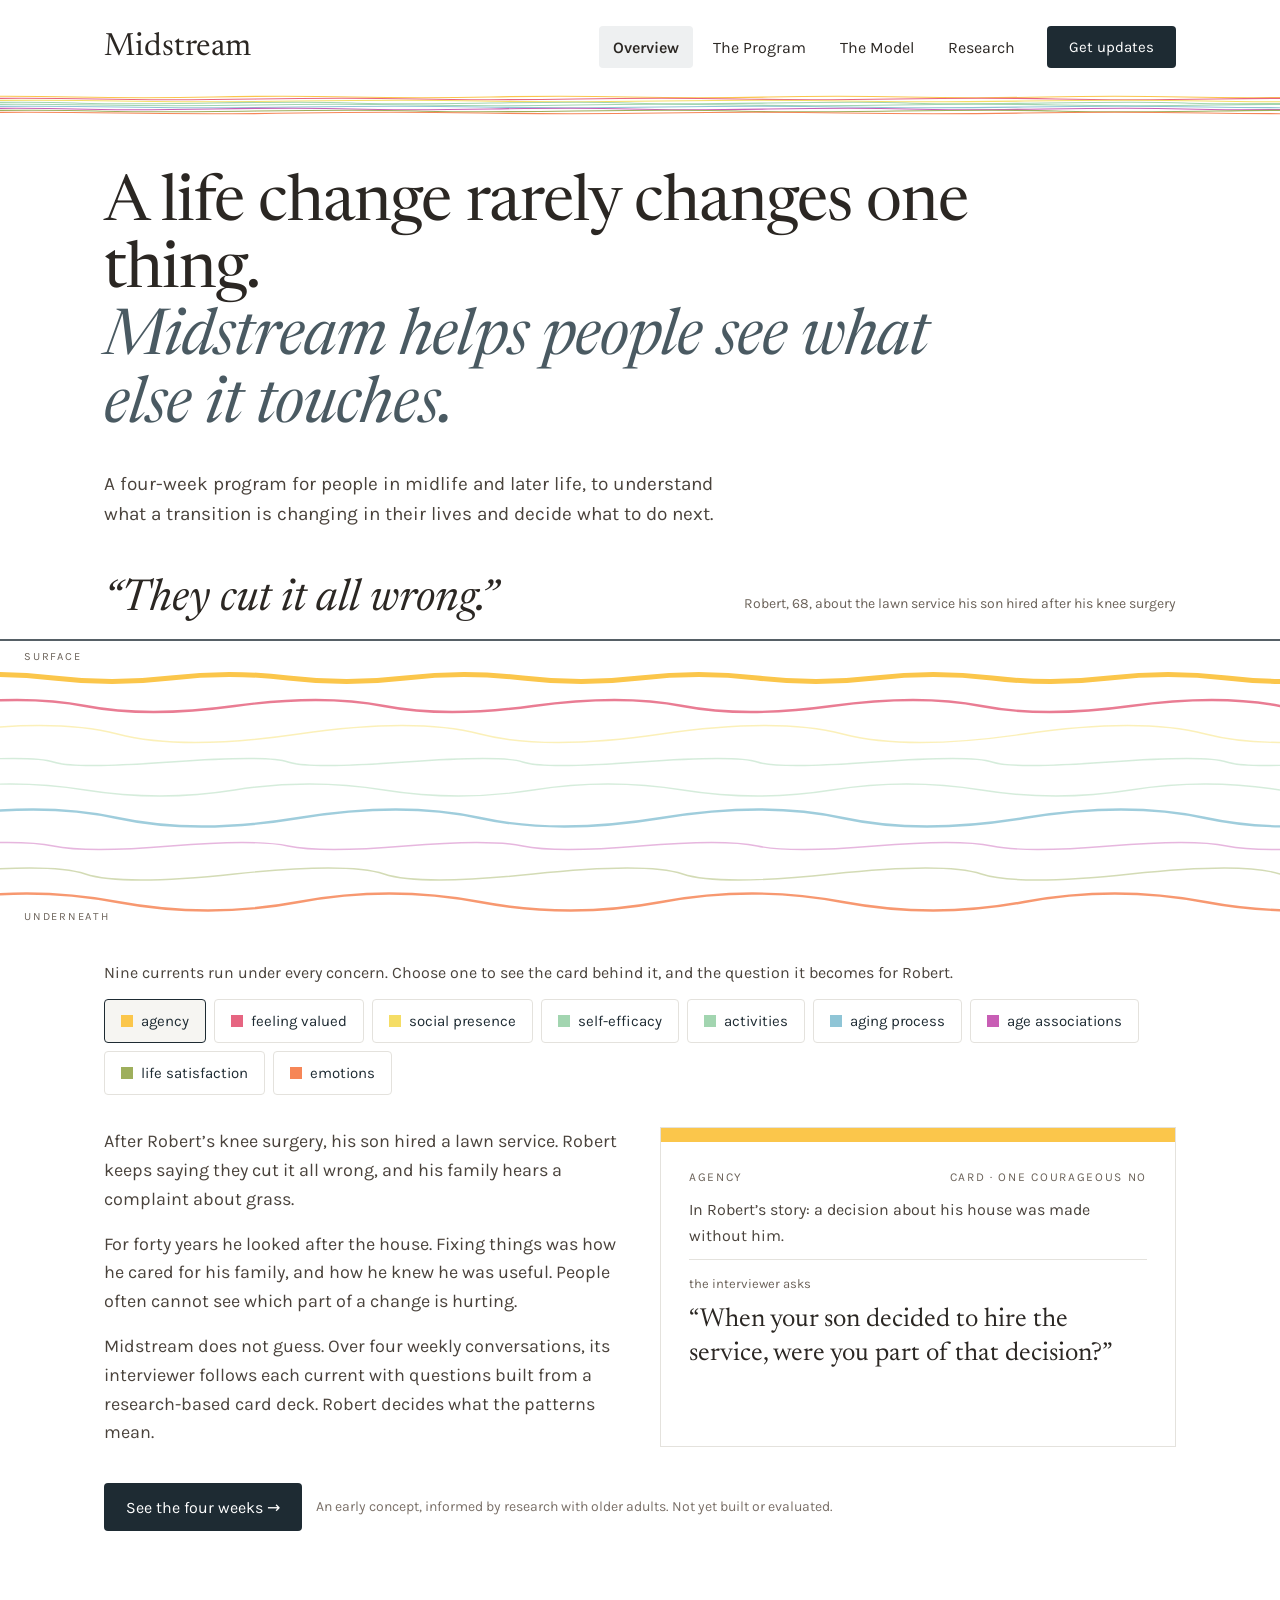
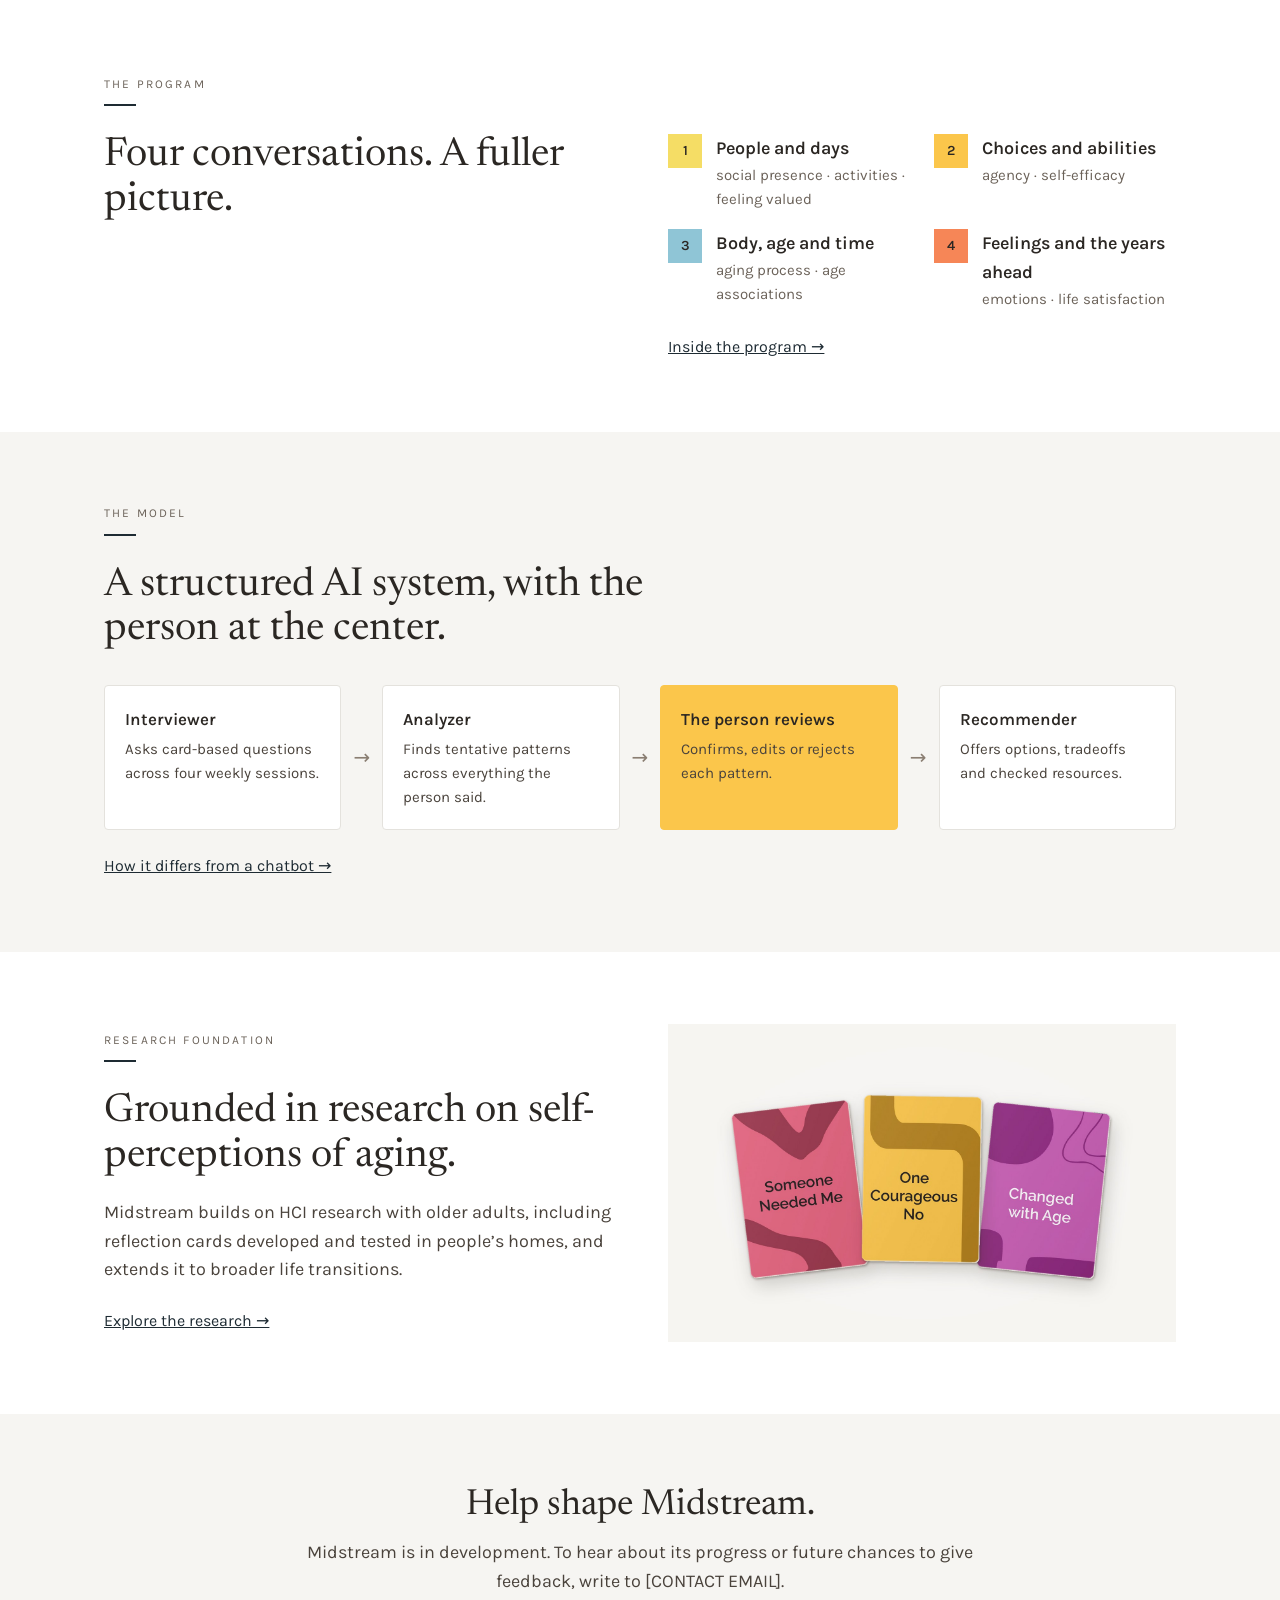
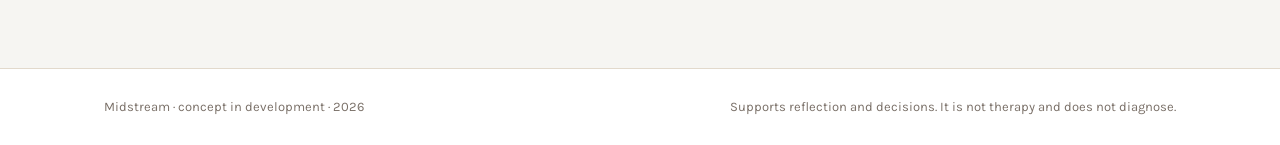
==== index.html @ e15ed9f8 "Add Midstream concept website Co-Authored-By: Claude Opus 5.5 <noreply@anthropic.com> Claude-Session" ====
<!DOCTYPE html>
<html lang="en">
<head>
<meta charset="utf-8">
<meta name="viewport" content="width=device-width, initial-scale=1">
<title>Midstream — making sense of life transitions</title>
<meta name="description" content="Midstream is a four-week program that helps people in midlife and later life understand what a transition is changing in their lives, and decide what to do next.">
<link rel="preconnect" href="https://fonts.googleapis.com">
<link rel="preconnect" href="https://fonts.gstatic.com" crossorigin>
<link href="https://fonts.googleapis.com/css2?family=Newsreader:ital,opsz,wght@0,6..72,400;0,6..72,500;1,6..72,400&family=Karla:wght@400;500;600&display=swap" rel="stylesheet">
<link rel="stylesheet" href="styles.css">
</head>
<body>

<header class="site wrap">
  <button type="button" class="brand" data-go="overview">Midstream</button>
  <nav class="tabs" aria-label="Main">
    <button type="button" data-go="overview">Overview</button>
    <button type="button" data-go="program">The Program</button>
    <button type="button" data-go="model">The Model</button>
    <button type="button" data-go="research">Research</button>
    <a class="btn" href="#updates" data-go="overview" data-scroll="updates">Get updates</a>
  </nav>
</header>
<svg class="band" id="band" aria-hidden="true" viewBox="0 0 1200 22" preserveAspectRatio="none"></svg>

<main>

<!-- OVERVIEW -->
<div class="tab" id="tab-overview">
  <section class="wrap" style="padding-top: 56px; padding-bottom: 24px">
    <h1 style="max-width: 900px">A life change rarely changes one thing.<br><em style="color: #4A5A62">Midstream helps people see what else it touches.</em></h1>
    <p class="lead" style="margin: 28px 0 0; max-width: 620px">A four-week program for people in midlife and later life, to understand what a transition is changing in their lives and decide what to do next.</p>
  </section>

  <section aria-label="Robert's complaint and the nine currents underneath it" style="padding-top: 24px">
    <div class="river">
      <div class="wrap" style="position: relative; z-index: 2; display: flex; flex-wrap: wrap; align-items: flex-end; justify-content: space-between; gap: 12px">
        <div class="quote" style="font-size: clamp(30px, 4.5vw, 44px); line-height: 1">“They cut it all wrong.”</div>
        <div class="small" style="font-size: 14px; padding-bottom: 6px">Robert, 68, about the lawn service his son hired after his knee surgery</div>
      </div>
      <svg id="river" aria-hidden="true" viewBox="0 0 1200 300" preserveAspectRatio="none"></svg>
      <div class="tag" style="top: 70px">SURFACE</div>
      <div class="tag" style="bottom: 6px">UNDERNEATH</div>
    </div>

    <div class="wrap" style="padding-top: 28px; padding-bottom: 72px">
      <p style="margin: 0 0 14px; font-size: 16px" class="body">Nine currents run under every concern. Choose one to see the card behind it, and the question it becomes for Robert.</p>
      <div class="chips" id="chips"></div>
      <div class="split" style="align-items: stretch; gap: 40px">
        <div class="body">
          <p style="margin: 0 0 16px">After Robert’s knee surgery, his son hired a lawn service. Robert keeps saying they cut it all wrong, and his family hears a complaint about grass.</p>
          <p style="margin: 0 0 16px">For forty years he looked after the house. Fixing things was how he cared for his family, and how he knew he was useful. People often cannot see which part of a change is hurting.</p>
          <p style="margin: 0">Midstream does not guess. Over four weekly conversations, its interviewer follows each current with questions built from a research-based card deck. Robert decides what the patterns mean.</p>
        </div>
        <div class="panel" aria-live="polite">
          <div class="bandtop" id="sel-band"></div>
          <div class="in">
            <div class="head"><span id="sel-name"></span><span id="sel-card"></span></div>
            <div id="sel-robert" style="font-size: 16px" class="body"></div>
            <div class="small" style="border-top: 1px solid var(--line); padding-top: 14px">the interviewer asks</div>
            <div class="q" id="sel-q"></div>
          </div>
        </div>
      </div>
      <div style="margin-top: 36px; display: flex; flex-wrap: wrap; gap: 14px; align-items: center">
        <button type="button" class="btn" data-go="program">See the four weeks →</button>
        <span class="note">An early concept, informed by research with older adults. Not yet built or evaluated.</span>
      </div>
    </div>
  </section>

  <section class="section">
    <div class="wrap">
      <p class="label">The program</p><div class="rule"></div>
      <div class="split" style="align-items: start">
        <h2>Four conversations. A fuller picture.</h2>
        <div>
          <div class="g2" style="gap: 18px 24px" id="week-preview"></div>
          <button type="button" class="textlink" data-go="program" style="margin-top: 26px">Inside the program →</button>
        </div>
      </div>
    </div>
  </section>

  <section class="section tinted">
    <div class="wrap">
      <p class="label">The model</p><div class="rule"></div>
      <h2 style="margin-bottom: 32px; max-width: 620px">A structured AI system, with the person at the center.</h2>
      <div class="flow" id="flow"></div>
      <button type="button" class="textlink" data-go="model" style="margin-top: 26px">How it differs from a chatbot →</button>
    </div>
  </section>

  <section class="section">
    <div class="wrap split">
      <div>
        <p class="label">Research foundation</p><div class="rule"></div>
        <h2 style="margin-bottom: 18px">Grounded in research on self-perceptions of aging.</h2>
        <p class="body" style="margin: 0 0 22px">Midstream builds on HCI research with older adults, including reflection cards developed and tested in people’s homes, and extends it to broader life transitions.</p>
        <button type="button" class="textlink" data-go="research">Explore the research →</button>
      </div>
      <img src="images/three-cards.jpg" alt="Three Midstream reflection cards: Someone Needed Me, One Courageous No, Changed with Age" style="display: block; width: 100%; height: auto">
    </div>
  </section>

  <section id="updates" class="tinted">
    <div style="max-width: 720px; margin: 0 auto; padding: 72px 24px; text-align: center">
      <h2 style="font-size: 36px; margin-bottom: 12px">Help shape Midstream.</h2>
      <p class="body" style="margin: 0">Midstream is in development. To hear about its progress or future chances to give feedback, write to [CONTACT EMAIL].</p>
    </div>
  </section>
</div>

<!-- PROGRAM -->
<div class="tab" id="tab-program" hidden>
  <section class="wrap" style="padding-top: 48px; padding-bottom: 56px">
    <p class="label">The program</p><div class="rule"></div>
    <h1 style="font-size: clamp(36px, 5vw, 50px); max-width: 760px; margin-bottom: 18px">Four weeks to explore what is changing.</h1>
    <p class="lead" style="margin: 0; max-width: 680px">One conversation a week, by voice or text. Each covers two or three parts of life and ends with a small step the person chooses. Nothing is interpreted until all nine parts have been explored.</p>
  </section>
  <section class="wrap" style="padding-bottom: 72px">
    <div class="g4" id="weeks"></div>
    <p class="note" style="margin: 20px 0 0">The format is a proposal. Session length, number of questions and sequence will be tested. A facilitator can join for people who want human support.</p>
  </section>

  <section class="section tinted">
    <div class="wrap">
      <p class="label">Following Robert · week 1</p><div class="rule"></div>
      <div class="split" style="align-items: start; gap: 56px">
        <div>
          <h2 style="margin-bottom: 18px">Every question starts from what he said.</h2>
          <p class="body" style="margin: 0 0 16px">The interviewer stays with the lawn. Each card gives it a new angle on the same concern: what the yard meant to him, who he saw because of it, how his days have changed.</p>
          <p class="body" style="margin: 0 0 28px">It does not interpret yet, and it ends on time.</p>
          <div class="small" style="margin-bottom: 10px">covered after week 1</div>
          <div class="cov" id="coverage"></div>
          <div class="small">3 of 9 parts · no reading yet</div>
        </div>
        <div>
          <div class="convo" id="convo"></div>
          <p class="note" style="margin: 14px 0 0; font-size: 13px">Illustrative dialogue, not a transcript from a participant.</p>
        </div>
      </div>
    </div>
  </section>

  <section class="section">
    <div class="wrap split" style="align-items: start">
      <div>
        <p class="label">What the person keeps</p><div class="rule"></div>
        <h2 style="margin-bottom: 18px">A transition map they can revise.</h2>
        <p class="body" style="margin: 0 0 16px">At the end of week 4, the person receives a summary of what they discussed, the patterns they confirmed, and possible next steps. They can share it with a counsellor or someone they trust.</p>
        <p class="body" style="margin: 0">Later, an optional companion app could support check-ins, keeping only the context the person chooses to save.</p>
      </div>
      <div class="box" style="padding: 32px">
        <div style="display: flex; justify-content: space-between; gap: 12px; flex-wrap: wrap; font-size: 12px; letter-spacing: 0.12em; color: var(--muted)"><span>TRANSITION MAP · EXAMPLE</span><span>Robert · after week 4</span></div>
        <div class="serif" style="margin: 16px 0 20px; font-size: 27px; line-height: 1.2">Stepping back after knee surgery</div>
        <div style="font-size: 12px; letter-spacing: 0.12em; color: var(--muted); margin-bottom: 10px">PARTS OF LIFE THIS TOUCHED</div>
        <div style="display: flex; flex-wrap: wrap; gap: 8px; margin-bottom: 22px" id="map-tags"></div>
        <div style="border-top: 1px solid var(--line); padding-top: 14px; margin-bottom: 14px">
          <div style="font-size: 12px; letter-spacing: 0.12em; color: var(--muted)">PATTERN HE CONFIRMED</div>
          <div class="serif" style="margin-top: 4px; font-size: 19px">Decisions about the house were made without him, and being useful to others still matters to him.</div>
        </div>
        <div style="border-top: 1px solid var(--line); padding-top: 14px">
          <div style="font-size: 12px; letter-spacing: 0.12em; color: var(--muted)">NEXT STEP HE CHOSE</div>
          <div class="serif" style="margin-top: 4px; font-size: 19px">Ask his son to plan the garden with him for next spring.</div>
        </div>
      </div>
    </div>
    <div class="wrap" style="margin-top: 48px"><button type="button" class="textlink" data-go="model">Next: the model →</button></div>
  </section>
</div>

<!-- MODEL -->
<div class="tab" id="tab-model" hidden>
  <section class="wrap" style="padding-top: 48px; padding-bottom: 56px">
    <p class="label">The model</p><div class="rule"></div>
    <h1 style="font-size: clamp(36px, 5vw, 50px); max-width: 760px; margin-bottom: 18px">General chatbots answer the question you asked.</h1>
    <p class="lead" style="margin: 0; max-width: 680px">Robert types: <em>“My son hired a lawn service while I was recovering. They cut it all wrong, and nobody listens when I say so.”</em></p>
  </section>
  <section class="wrap" style="padding-bottom: 72px">
    <div class="g2" style="align-items: stretch">
      <div class="box" style="padding: 32px; display: flex; flex-direction: column">
        <div class="label" style="letter-spacing: 0.14em; margin-bottom: 16px">A general-purpose chatbot</div>
        <p style="margin: 0 0 12px">That sounds frustrating! A few ideas:</p>
        <p style="margin: 0 0 6px">1. Give the service written instructions on mowing height and edging.</p>
        <p style="margin: 0 0 6px">2. Ask your son for their number so you can speak to them directly.</p>
        <p style="margin: 0 0 12px">3. If it continues, consider switching providers.</p>
        <p style="margin: 0; color: var(--muted)">A well-kept lawn can make a big difference to how home feels!</p>
        <div style="flex: 1 1 auto"></div>
        <div class="small" style="margin-top: 22px; padding-top: 14px; border-top: 1px solid var(--line)">One reply. It solves the lawn.</div>
      </div>
      <div class="box" style="padding: 32px; display: flex; flex-direction: column; border: 2px solid var(--ink)">
        <div class="label" style="letter-spacing: 0.14em; margin-bottom: 16px; color: var(--ink)">Midstream · week 1, first question</div>
        <div class="small">card: Someone Needed Me · feeling valued</div>
        <p class="serif" style="margin: 6px 0 16px; font-size: 23px; line-height: 1.35">“Before the surgery, who looked after the lawn? What did it mean to you to be the one doing it?”</p>
        <p class="body" style="margin: 0">No advice yet. Over four weeks, Midstream asks around thirty questions like this, each starting from what Robert has said and each opening a different part of his life. Only then does it offer a reading, and Robert decides whether it is right.</p>
        <div style="flex: 1 1 auto"></div>
        <div style="margin-top: 22px; padding-top: 14px; border-top: 1px solid var(--line); font-size: 13px; color: var(--ink)">Four weeks. Nine parts of life. A reading he checks.</div>
      </div>
    </div>
    <p class="note" style="margin: 18px 0 0">Both responses are illustrative, written to show the difference in approach. They are not a controlled comparison.</p>
  </section>

  <section class="section tinted">
    <div class="wrap">
      <p class="label">How it works</p><div class="rule"></div>
      <h2 style="margin-bottom: 32px; max-width: 680px">Three agents, and the person in the middle.</h2>
      <div class="g4" id="agents"></div>
      <p style="margin: 24px 0 0; max-width: 760px; font-size: 15px; color: var(--muted)">The interviewer, analyzer and recommender are proposed functions, planned as models fine-tuned from open models. None of them is built or evaluated yet.</p>
    </div>
  </section>

  <section class="section">
    <div class="wrap">
      <p class="label">Why a different tool</p><div class="rule"></div>
      <h2 style="margin-bottom: 32px; max-width: 680px">What generic AI tends to do, and what Midstream does instead.</h2>
      <div class="pair" style="padding-bottom: 10px; font-size: 12px; letter-spacing: 0.14em">
        <div style="color: var(--muted)">GENERIC AI TENDS TO</div>
        <div style="color: var(--ink)">MIDSTREAM INSTEAD</div>
      </div>
      <div class="rows" id="contrasts"></div>
    </div>
  </section>

  <section class="section tinted">
    <div class="wrap">
      <p class="label">Our commitments</p><div class="rule"></div>
      <h2 style="margin-bottom: 28px">What Midstream will not do.</h2>
      <div class="g3" style="gap: 16px 28px" id="commitments"></div>
      <div style="margin-top: 48px"><button type="button" class="textlink" data-go="research">Next: the research →</button></div>
    </div>
  </section>
</div>

<!-- RESEARCH -->
<div class="tab" id="tab-research" hidden>
  <section class="wrap split" style="align-items: start; padding-top: 48px; padding-bottom: 64px">
    <div>
      <p class="label">Research</p><div class="rule"></div>
      <h1 style="font-size: clamp(36px, 5vw, 50px); margin-bottom: 18px">Nine parts of how we see ourselves aging.</h1>
      <p class="lead" style="margin: 0 0 16px">How people see their own aging is linked to their physical, emotional and cognitive wellbeing in later life. These views take shape during transitions: leaving work, an emptier home, caring for a parent, a change in health.</p>
      <p class="body" style="margin: 0">Research on self-perceptions of aging describes nine aspects. Midstream covers all nine, so the conversation reaches the parts of life a concern touches, even when the person does not name them.</p>
    </div>
    <div style="border-top: 1px solid #E2D9CC" id="aspects"></div>
  </section>

  <section class="section tinted">
    <div class="wrap">
      <p class="label">The cards</p><div class="rule"></div>
      <div class="split">
        <div>
          <h2 style="margin-bottom: 18px">The cards are the interviewer’s script.</h2>
          <p class="body" style="margin: 0 0 16px">Midstream is built on a deck of reflection cards developed and tested in research with older adults. Each card belongs to one of the nine aspects.</p>
          <p class="body" style="margin: 0">The person never draws a card. The interviewer reads the card, then writes a question for this person, using what they have already said. This keeps Midstream from asking random questions.</p>
        </div>
        <img src="images/deck.jpg" alt="The Stories card deck with two cards drawn: Daily Meeting Place and It Gave Me Hope" style="display: block; width: 100%; height: auto">
      </div>
      <h3 style="margin: 64px 0 24px">A card becomes a question</h3>
      <div class="g3" id="card-examples"></div>
    </div>
  </section>

  <section class="section">
    <div class="wrap split" style="align-items: start">
      <div>
        <p class="label">Limits</p><div class="rule"></div>
        <h2 style="font-size: 36px; margin-bottom: 18px">Where the research ends and the product begins.</h2>
        <p class="body" style="margin: 0 0 16px">The nine aspects come from aging research. Using them for other transitions, the agent workflow, and any claim about better clarity or decisions all still need testing.</p>
        <p class="body" style="margin: 0">The aspects organize a conversation. They are not a clinical or diagnostic instrument.</p>
      </div>
      <div>
        <p class="label">The plan</p><div class="rule"></div>
        <div style="display: flex; flex-direction: column; gap: 16px" id="roadmap"></div>
      </div>
    </div>
    <p class="wrap body" style="margin-top: 56px">Developed by Neeta Khanuja, designer and HCI researcher · <a href="https://www.neetakhanuja.com">neetakhanuja.com</a></p>
  </section>
</div>

</main>

<footer class="site">
  <div class="wrap">
    <div>Midstream · concept in development · 2026</div>
    <div>Supports reflection and decisions. It is not therapy and does not diagnose.</div>
  </div>
</footer>

<script src="script.js"></script>
</body>
</html>
---- styles.css ----
:root {
  --ink: #1E2B33;
  --text: #2B2723;
  --body: #4A433C;
  --muted: #6B6259;
  --faint: #7A7068;
  --line: #E4E2DD;
  --tint: #F6F5F2;
  --serif: 'Newsreader', Georgia, serif;
  --sans: 'Karla', system-ui, sans-serif;
}
* { box-sizing: border-box; }
body { margin: 0; background: #FFFFFF; color: var(--text); font-family: var(--sans); font-size: 18px; line-height: 1.6; }
a { color: var(--ink); }
a:hover { color: #000; }
button { cursor: pointer; font-family: inherit; }
button:focus-visible, a:focus-visible { outline: 2px solid var(--ink); outline-offset: 2px; }
img { max-width: 100%; }

.wrap { max-width: 1120px; margin: 0 auto; padding: 0 24px; }
.section { padding: 72px 0; }
.tinted { background: var(--tint); }
.split { display: grid; grid-template-columns: repeat(2, minmax(0, 1fr)); gap: 56px; align-items: center; }
.g2 { display: grid; grid-template-columns: repeat(2, minmax(0, 1fr)); gap: 28px; }
.g3 { display: grid; grid-template-columns: repeat(3, minmax(0, 1fr)); gap: 28px; }
.g4 { display: grid; grid-template-columns: repeat(4, minmax(0, 1fr)); gap: 20px; }
.pair { display: grid; grid-template-columns: repeat(2, minmax(0, 1fr)); gap: 24px; }
@media (max-width: 900px) { .g4 { grid-template-columns: repeat(2, minmax(0, 1fr)); } }
@media (max-width: 640px) { .split, .g2, .g3, .g4, .pair { grid-template-columns: minmax(0, 1fr); } }

.label { margin: 0 0 10px; font-size: 12px; letter-spacing: 0.18em; color: var(--muted); text-transform: uppercase; }
.rule { width: 32px; height: 2px; background: var(--ink); margin-bottom: 28px; }
h1, h2, h3 { font-family: var(--serif); font-weight: 400; margin: 0; }
h1 { font-size: clamp(38px, 6vw, 64px); line-height: 1.05; letter-spacing: -0.015em; }
h2 { font-size: clamp(30px, 4vw, 40px); line-height: 1.12; }
h3 { font-size: 30px; }
.lead { font-size: 19px; color: var(--body); }
.body { color: var(--body); }
.note { font-size: 14px; color: var(--faint); }
.small { font-size: 13px; color: var(--muted); }
.quote { font-family: var(--serif); font-style: italic; }
.serif { font-family: var(--serif); }

.btn { display: inline-flex; align-items: center; min-height: 48px; padding: 0 22px; border-radius: 4px; border: none; background: var(--ink); color: #FFF; font-size: 16px; text-decoration: none; }
.btn:hover { color: #FFF; background: #000; }
.textlink { background: none; border: none; padding: 0; font-size: 16px; color: var(--ink); text-decoration: underline; }

header.site { display: flex; flex-wrap: wrap; gap: 16px 32px; justify-content: space-between; align-items: center; padding-top: 26px; padding-bottom: 26px; }
.brand { background: none; border: none; padding: 0; font-family: var(--serif); font-size: 32px; color: var(--text); }
nav.tabs { display: flex; flex-wrap: wrap; gap: 6px; align-items: center; }
nav.tabs button { min-height: 42px; padding: 0 14px; border: none; border-radius: 4px; font-size: 16px; background: transparent; color: var(--text); }
nav.tabs button[aria-current="page"] { background: #EEF0F1; font-weight: 600; }
nav.tabs .btn { margin-left: 12px; min-height: 42px; font-size: 15px; }
.band { display: block; width: 100%; height: 22px; }

.tab[hidden] { display: none; }

.drift { animation: drift 14s ease-in-out infinite alternate; }
@keyframes drift { from { transform: translateX(-30px); } to { transform: translateX(30px); } }
@media (prefers-reduced-motion: reduce) { .drift { animation: none; } }

.river { position: relative; max-width: 1280px; margin: 0 auto; }
.river svg { display: block; width: 100%; height: 300px; margin-top: 10px; }
.river .tag { position: absolute; left: 24px; font-size: 11px; letter-spacing: 0.16em; color: var(--muted); }
.chips { display: flex; flex-wrap: wrap; gap: 8px; margin-bottom: 32px; }
.chip { min-height: 44px; padding: 0 16px; border-radius: 4px; font-size: 15px; color: var(--ink); background: #FFF; border: 1px solid var(--line); }
.chip[aria-pressed="true"] { background: var(--tint); border: 1.5px solid var(--ink); }
.chip .sw { display: inline-block; width: 12px; height: 12px; margin-right: 8px; vertical-align: -1px; }
.panel { border: 1px solid var(--line); display: flex; flex-direction: column; }
.panel .bandtop { height: 14px; }
.panel .in { padding: 26px 28px; display: flex; flex-direction: column; gap: 10px; }
.panel .head { display: flex; justify-content: space-between; gap: 12px; flex-wrap: wrap; font-size: 12px; letter-spacing: 0.14em; color: var(--muted); text-transform: uppercase; }
.panel .q { font-family: var(--serif); font-size: 26px; line-height: 1.3; }

.box { background: #FFF; border: 1px solid var(--line); border-radius: 4px; padding: 24px; }
.box.hl { background: #FBC64B; border-color: #FBC64B; }
.flow { display: flex; flex-wrap: wrap; gap: 12px; align-items: stretch; }
.flow .box { flex: 1 1 200px; padding: 20px; }
.flow .arrow { align-self: center; color: #8A7E72; font-size: 20px; }

.week { display: flex; flex-direction: column; gap: 12px; overflow: hidden; }
.week .bar { height: 40px; margin: -24px -24px 6px; }
.dot { flex: 0 0 auto; width: 34px; height: 34px; display: flex; align-items: center; justify-content: center; font-size: 14px; font-weight: 600; }

.convo { display: flex; flex-direction: column; gap: 14px; }
.ask { padding: 14px 18px; background: #FFF; border-left: 6px solid #D9CEBF; }
.ask .t { margin-top: 3px; font-family: var(--serif); font-size: 19px; line-height: 1.45; }
.reply { margin-left: 48px; padding: 12px 18px; background: #FFF; border: 1px solid var(--line); border-radius: 4px; color: var(--body); font-size: 16px; }
.cov { display: flex; gap: 5px; margin-bottom: 8px; }
.cov span { width: 18px; height: 24px; border: 1px solid #D9CEBF; background: #FFF; }

.tagpill { font-size: 14px; padding: 4px 12px; border-radius: 2px; }
.rows > div { padding: 14px 0; border-bottom: 1px solid #E2D9CC; }
.rows { border-top: 1px solid #E2D9CC; }
.aspect-row { display: flex; gap: 16px; align-items: center; padding: 11px 0; border-bottom: 1px solid #E2D9CC; }
.aspect-row .sq { flex: 0 0 auto; width: 22px; height: 22px; }
.aspect-row .n { width: 150px; flex: 0 0 auto; font-weight: 600; font-size: 15px; }
.aspect-row .l { color: var(--muted); font-size: 15px; }

footer.site { border-top: 1px solid #E2D9CC; }
footer.site .wrap { padding-top: 28px; padding-bottom: 28px; display: flex; flex-wrap: wrap; gap: 12px; justify-content: space-between; font-size: 13px; color: var(--faint); }
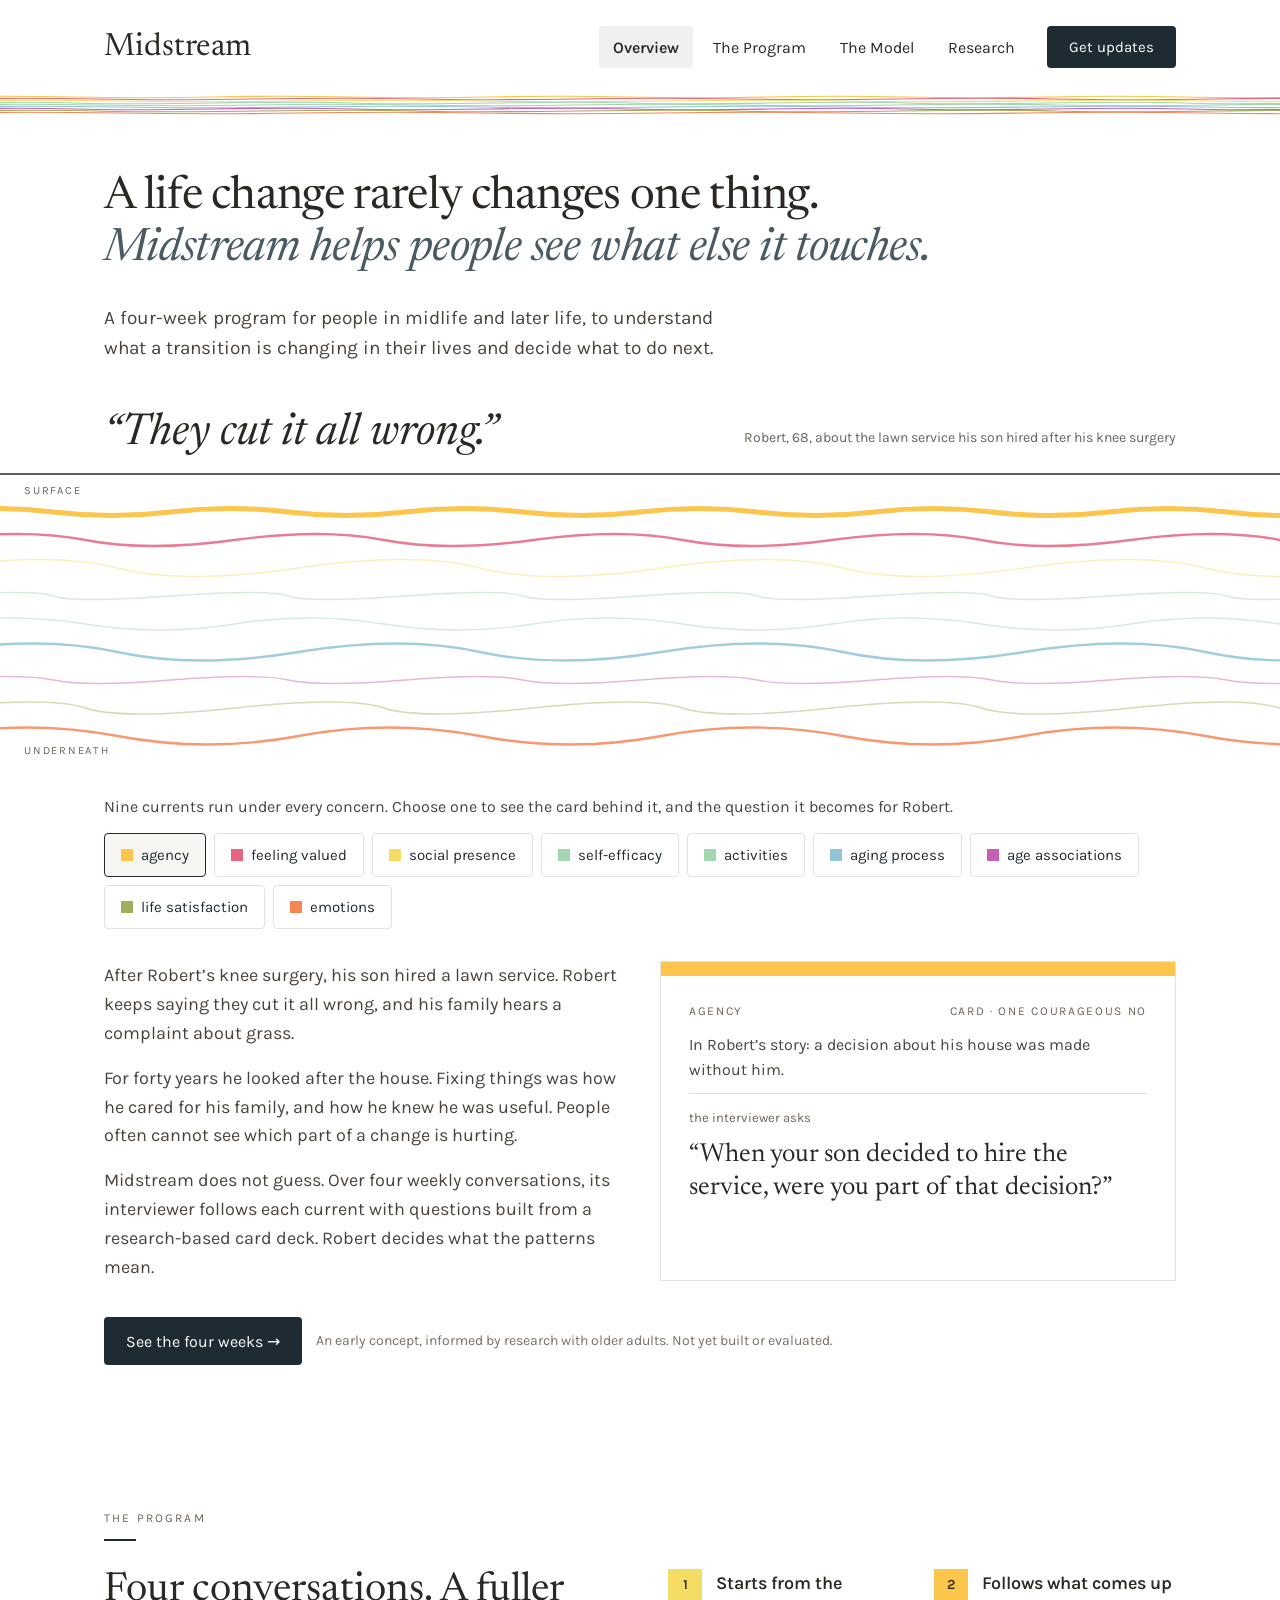
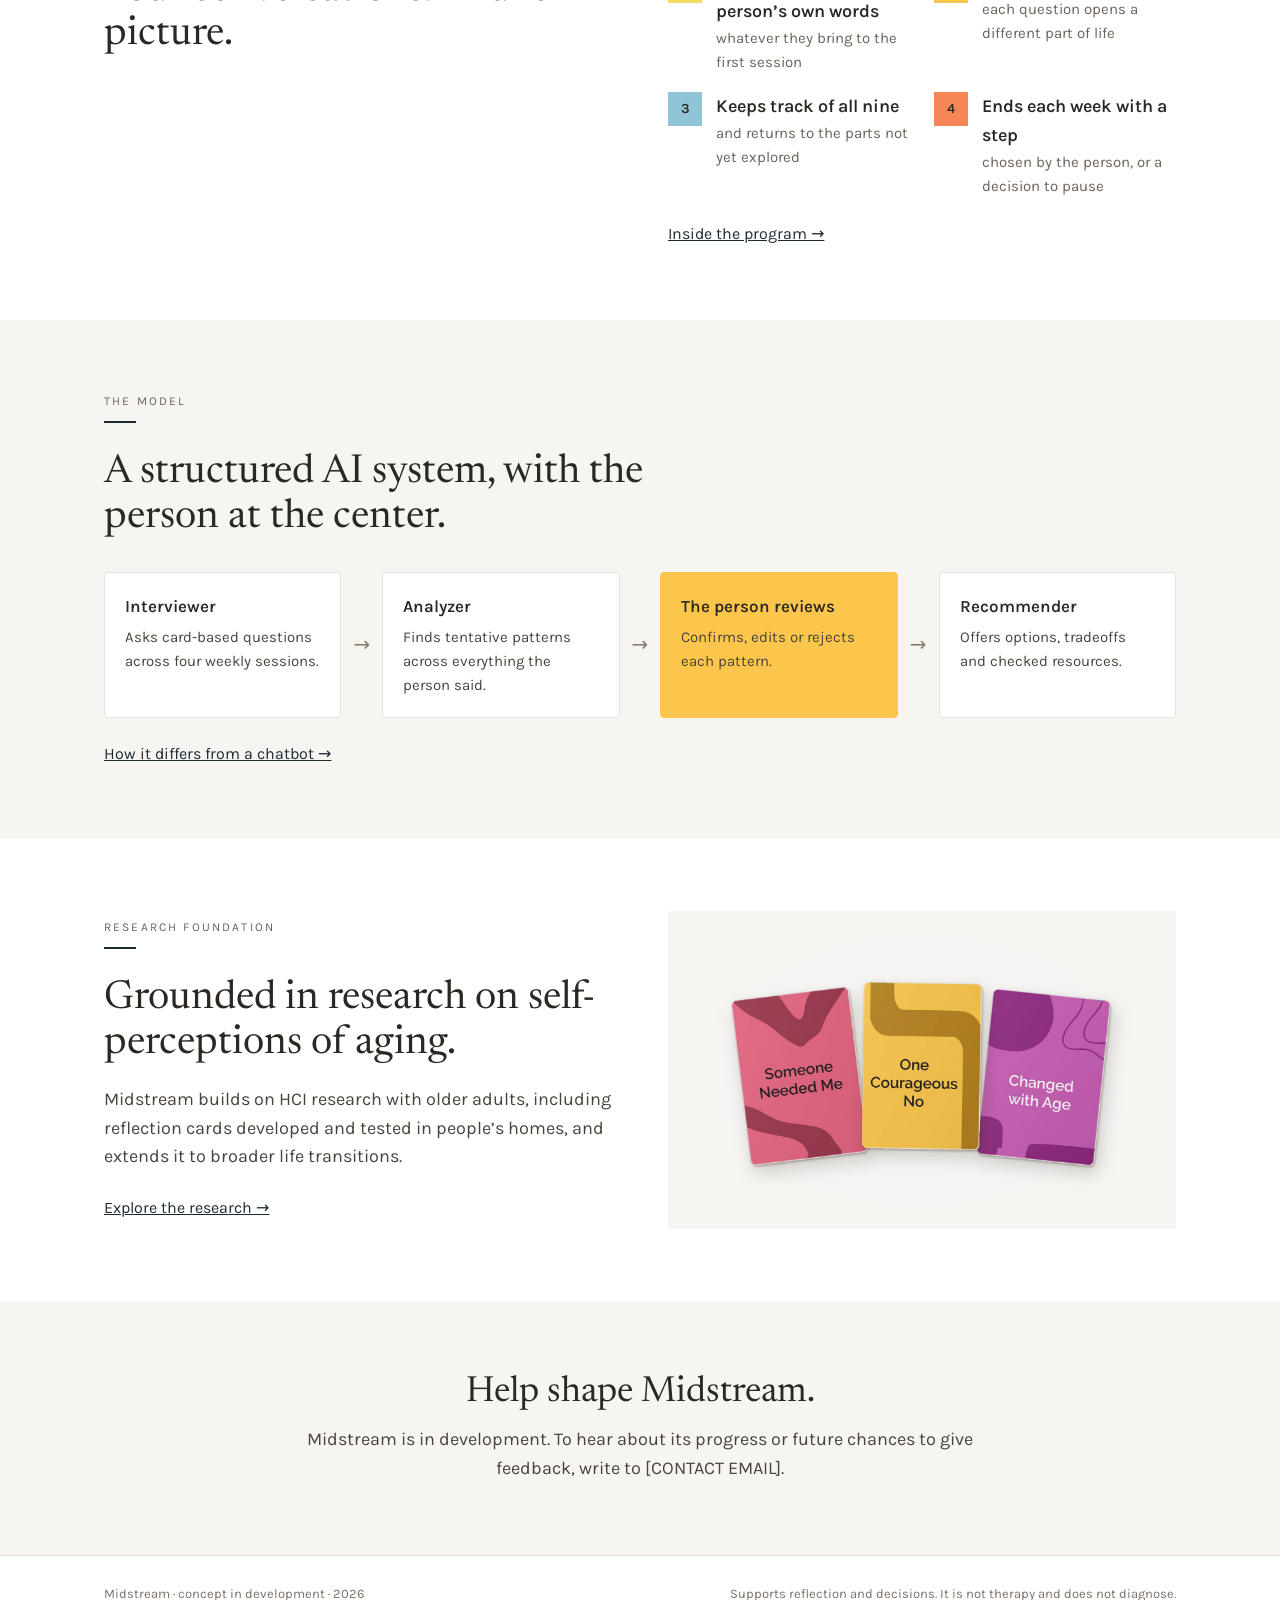
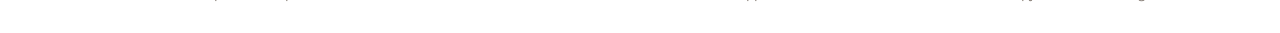
==== commit 4d60185c: "Show the four sessions as one flexible path, not fixed weekly themes Co-Authored-By: Claude Opus 5.5" ====
--- a/index.html
+++ b/index.html
@@ -117,11 +117,12 @@
   <section class="wrap" style="padding-top: 48px; padding-bottom: 56px">
     <p class="label">The program</p><div class="rule"></div>
     <h1 style="font-size: clamp(36px, 5vw, 50px); max-width: 760px; margin-bottom: 18px">Four weeks to explore what is changing.</h1>
-    <p class="lead" style="margin: 0; max-width: 680px">One conversation a week, by voice or text. Each covers two or three parts of life and ends with a small step the person chooses. Nothing is interpreted until all nine parts have been explored.</p>
+    <p class="lead" style="margin: 0; max-width: 680px">One conversation a week, by voice or text. The interviewer follows what the person brings up and keeps track of which of the nine parts of life have come up. By the fourth session, it has covered all nine. Each session ends with a small step the person chooses, and nothing is interpreted before then.</p>
   </section>
   <section class="wrap" style="padding-bottom: 72px">
+    <p class="label" style="margin-bottom: 16px">One possible path · following Robert</p>
     <div class="g4" id="weeks"></div>
-    <p class="note" style="margin: 20px 0 0">The format is a proposal. Session length, number of questions and sequence will be tested. A facilitator can join for people who want human support.</p>
+    <p class="note" style="margin: 20px 0 0">There is no fixed order. Another person’s four sessions would reach the nine parts in a different sequence, following what they talk about. Session length and number of questions will be tested. A facilitator can join for people who want human support.</p>
   </section>
 
   <section class="section tinted">
--- a/styles.css
+++ b/styles.css
@@ -31,7 +31,7 @@
 .label { margin: 0 0 10px; font-size: 12px; letter-spacing: 0.18em; color: var(--muted); text-transform: uppercase; }
 .rule { width: 32px; height: 2px; background: var(--ink); margin-bottom: 28px; }
 h1, h2, h3 { font-family: var(--serif); font-weight: 400; margin: 0; }
-h1 { font-size: clamp(38px, 6vw, 64px); line-height: 1.05; letter-spacing: -0.015em; }
+h1 { font-size: clamp(30px, 4.2vw, 46px); line-height: 1.12; letter-spacing: -0.015em; }
 h2 { font-size: clamp(30px, 4vw, 40px); line-height: 1.12; }
 h3 { font-size: 30px; }
 .lead { font-size: 19px; color: var(--body); }
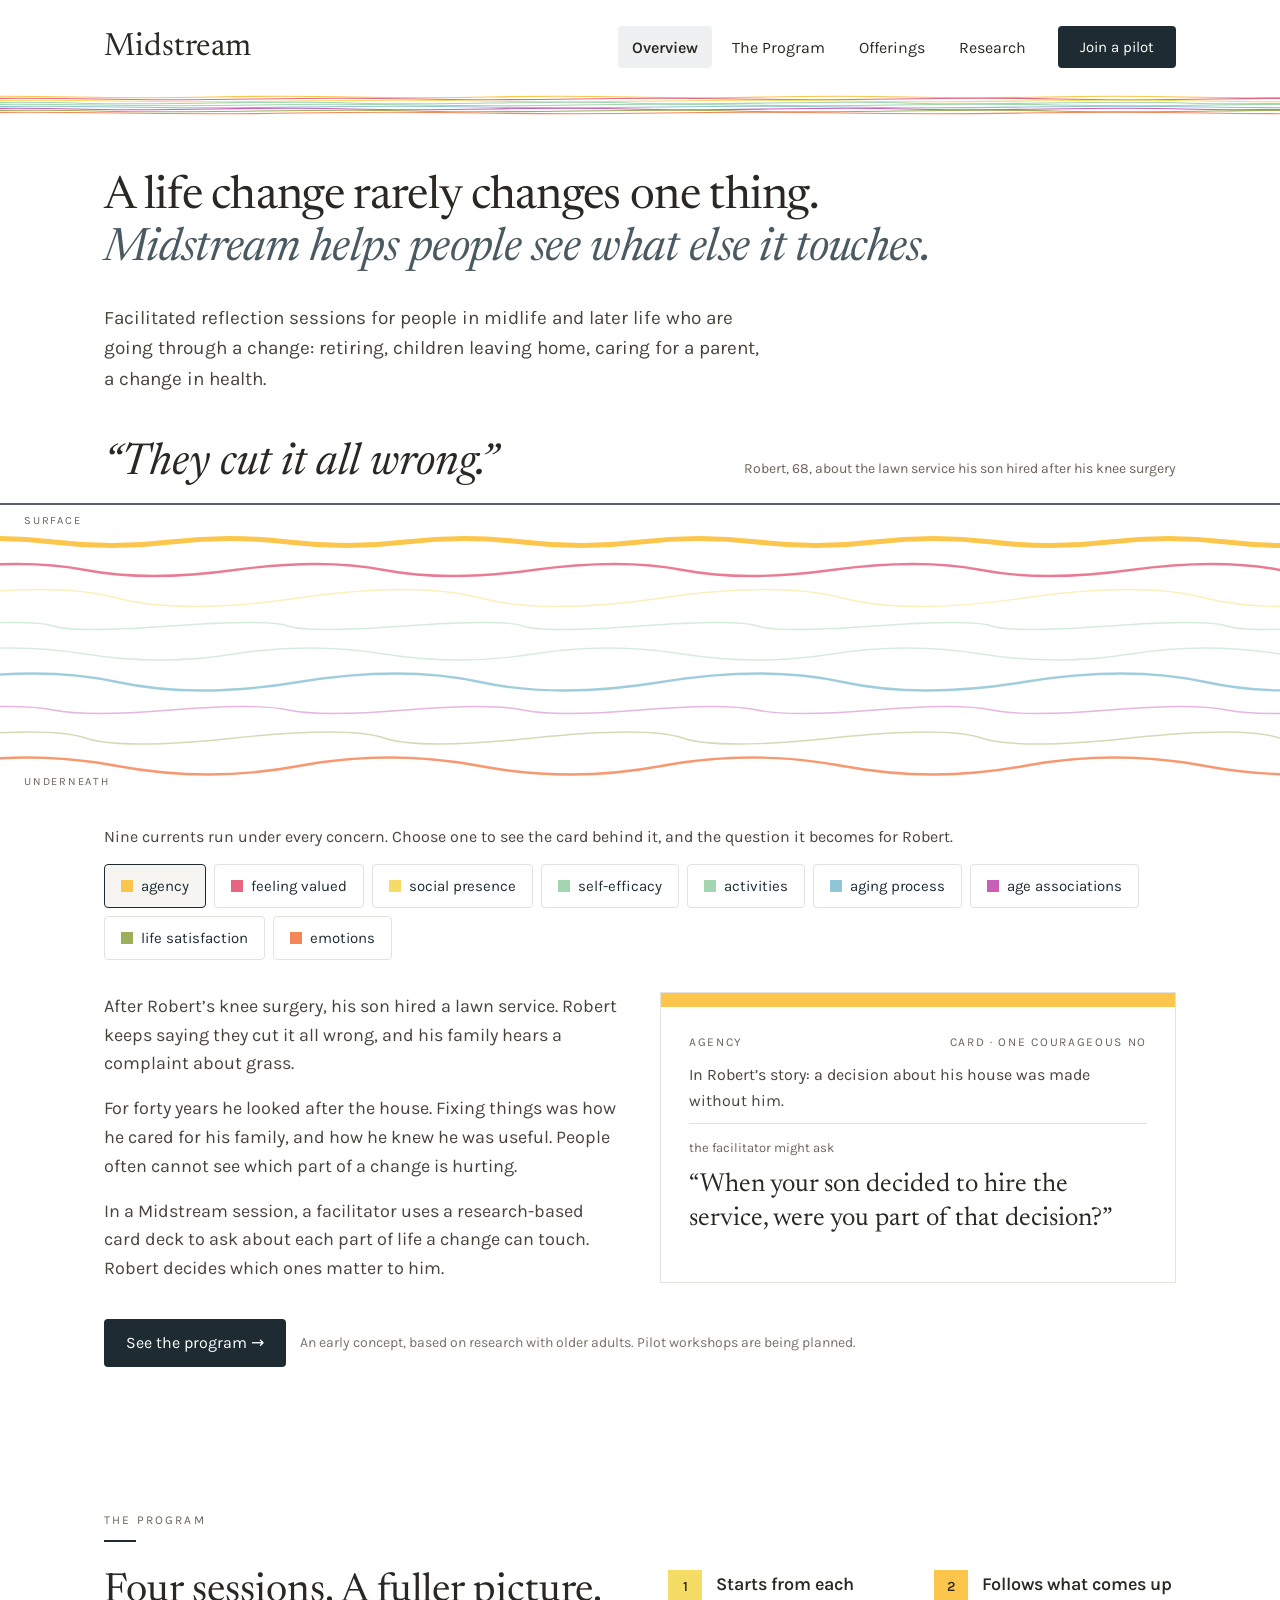
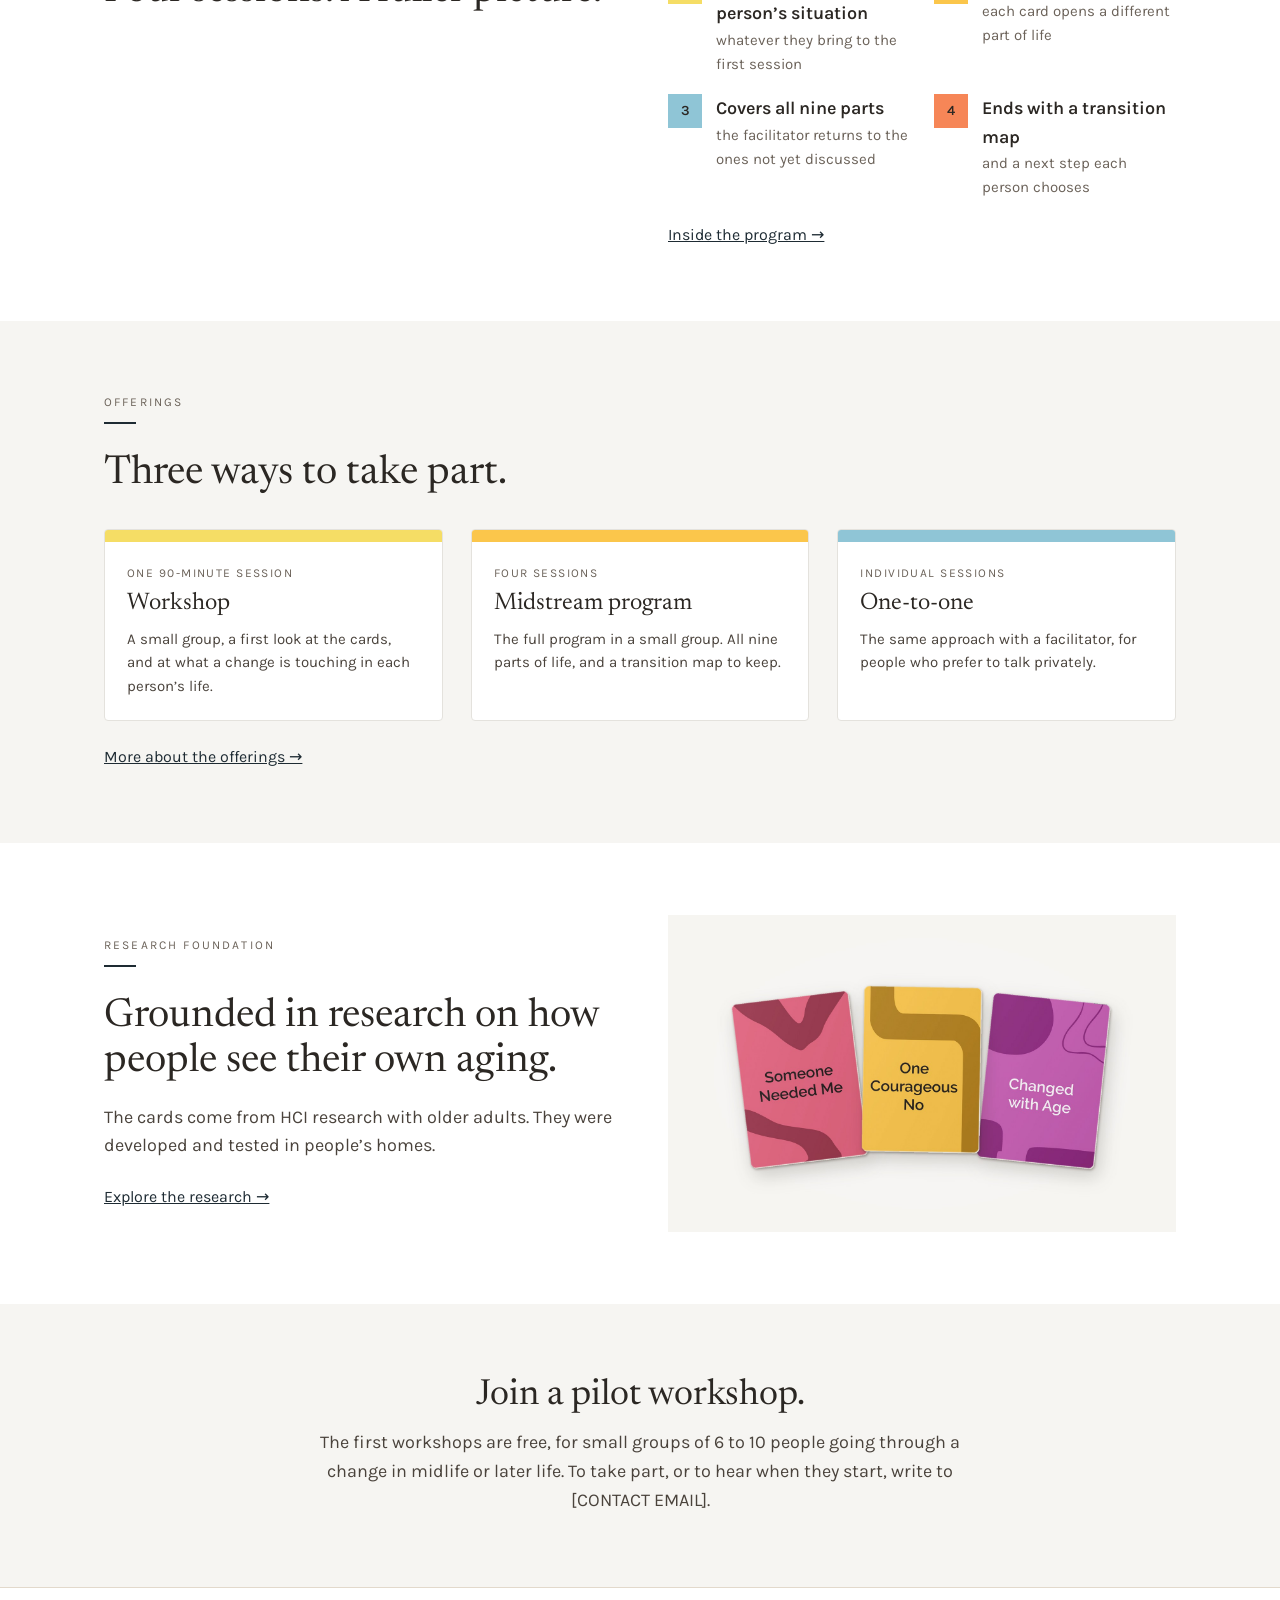
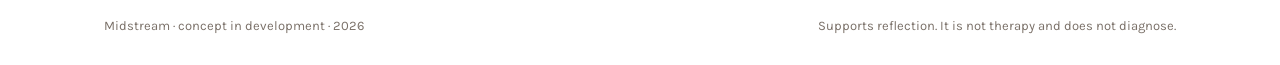
==== commit f7af32c4: "Reframe Midstream as a facilitated reflection practice Replace the AI model tab with Offerings (work" ====
--- a/index.html
+++ b/index.html
@@ -4,11 +4,11 @@
 <meta charset="utf-8">
 <meta name="viewport" content="width=device-width, initial-scale=1">
 <title>Midstream — making sense of life transitions</title>
-<meta name="description" content="Midstream is a four-week program that helps people in midlife and later life understand what a transition is changing in their lives, and decide what to do next.">
+<meta name="description" content="Midstream offers facilitated reflection sessions for people in midlife and later life who are going through a change, using a research-based card deck.">
 <link rel="preconnect" href="https://fonts.googleapis.com">
 <link rel="preconnect" href="https://fonts.gstatic.com" crossorigin>
 <link href="https://fonts.googleapis.com/css2?family=Newsreader:ital,opsz,wght@0,6..72,400;0,6..72,500;1,6..72,400&family=Karla:wght@400;500;600&display=swap" rel="stylesheet">
-<link rel="stylesheet" href="styles.css">
+<link rel="stylesheet" href="styles.css?v=7">
 </head>
 <body>
 
@@ -17,9 +17,9 @@
   <nav class="tabs" aria-label="Main">
     <button type="button" data-go="overview">Overview</button>
     <button type="button" data-go="program">The Program</button>
-    <button type="button" data-go="model">The Model</button>
+    <button type="button" data-go="offerings">Offerings</button>
     <button type="button" data-go="research">Research</button>
-    <a class="btn" href="#updates" data-go="overview" data-scroll="updates">Get updates</a>
+    <a class="btn" href="#join" data-go="overview" data-scroll="join">Join a pilot</a>
   </nav>
 </header>
 <svg class="band" id="band" aria-hidden="true" viewBox="0 0 1200 22" preserveAspectRatio="none"></svg>
@@ -30,7 +30,7 @@
 <div class="tab" id="tab-overview">
   <section class="wrap" style="padding-top: 56px; padding-bottom: 24px">
     <h1 style="max-width: 900px">A life change rarely changes one thing.<br><em style="color: #4A5A62">Midstream helps people see what else it touches.</em></h1>
-    <p class="lead" style="margin: 28px 0 0; max-width: 620px">A four-week program for people in midlife and later life, to understand what a transition is changing in their lives and decide what to do next.</p>
+    <p class="lead" style="margin: 28px 0 0; max-width: 660px">Facilitated reflection sessions for people in midlife and later life who are going through a change: retiring, children leaving home, caring for a parent, a change in health.</p>
   </section>
 
   <section aria-label="Robert's complaint and the nine currents underneath it" style="padding-top: 24px">
@@ -51,21 +51,21 @@
         <div class="body">
           <p style="margin: 0 0 16px">After Robert’s knee surgery, his son hired a lawn service. Robert keeps saying they cut it all wrong, and his family hears a complaint about grass.</p>
           <p style="margin: 0 0 16px">For forty years he looked after the house. Fixing things was how he cared for his family, and how he knew he was useful. People often cannot see which part of a change is hurting.</p>
-          <p style="margin: 0">Midstream does not guess. Over four weekly conversations, its interviewer follows each current with questions built from a research-based card deck. Robert decides what the patterns mean.</p>
+          <p style="margin: 0">In a Midstream session, a facilitator uses a research-based card deck to ask about each part of life a change can touch. Robert decides which ones matter to him.</p>
         </div>
         <div class="panel" aria-live="polite">
           <div class="bandtop" id="sel-band"></div>
           <div class="in">
             <div class="head"><span id="sel-name"></span><span id="sel-card"></span></div>
             <div id="sel-robert" style="font-size: 16px" class="body"></div>
-            <div class="small" style="border-top: 1px solid var(--line); padding-top: 14px">the interviewer asks</div>
+            <div class="small" style="border-top: 1px solid var(--line); padding-top: 14px">the facilitator might ask</div>
             <div class="q" id="sel-q"></div>
           </div>
         </div>
       </div>
       <div style="margin-top: 36px; display: flex; flex-wrap: wrap; gap: 14px; align-items: center">
-        <button type="button" class="btn" data-go="program">See the four weeks →</button>
-        <span class="note">An early concept, informed by research with older adults. Not yet built or evaluated.</span>
+        <button type="button" class="btn" data-go="program">See the program →</button>
+        <span class="note">An early concept, based on research with older adults. Pilot workshops are being planned.</span>
       </div>
     </div>
   </section>
@@ -74,7 +74,7 @@
     <div class="wrap">
       <p class="label">The program</p><div class="rule"></div>
       <div class="split" style="align-items: start">
-        <h2>Four conversations. A fuller picture.</h2>
+        <h2>Four sessions. A fuller picture.</h2>
         <div>
           <div class="g2" style="gap: 18px 24px" id="week-preview"></div>
           <button type="button" class="textlink" data-go="program" style="margin-top: 26px">Inside the program →</button>
@@ -85,10 +85,10 @@
 
   <section class="section tinted">
     <div class="wrap">
-      <p class="label">The model</p><div class="rule"></div>
-      <h2 style="margin-bottom: 32px; max-width: 620px">A structured AI system, with the person at the center.</h2>
-      <div class="flow" id="flow"></div>
-      <button type="button" class="textlink" data-go="model" style="margin-top: 26px">How it differs from a chatbot →</button>
+      <p class="label">Offerings</p><div class="rule"></div>
+      <h2 style="margin-bottom: 32px; max-width: 620px">Three ways to take part.</h2>
+      <div class="g3" id="offer-preview"></div>
+      <button type="button" class="textlink" data-go="offerings" style="margin-top: 26px">More about the offerings →</button>
     </div>
   </section>
 
@@ -96,18 +96,18 @@
     <div class="wrap split">
       <div>
         <p class="label">Research foundation</p><div class="rule"></div>
-        <h2 style="margin-bottom: 18px">Grounded in research on self-perceptions of aging.</h2>
-        <p class="body" style="margin: 0 0 22px">Midstream builds on HCI research with older adults, including reflection cards developed and tested in people’s homes, and extends it to broader life transitions.</p>
+        <h2 style="margin-bottom: 18px">Grounded in research on how people see their own aging.</h2>
+        <p class="body" style="margin: 0 0 22px">The cards come from HCI research with older adults. They were developed and tested in people’s homes.</p>
         <button type="button" class="textlink" data-go="research">Explore the research →</button>
       </div>
       <img src="images/three-cards.jpg" alt="Three Midstream reflection cards: Someone Needed Me, One Courageous No, Changed with Age" style="display: block; width: 100%; height: auto">
     </div>
   </section>
 
-  <section id="updates" class="tinted">
+  <section id="join" class="tinted">
     <div style="max-width: 720px; margin: 0 auto; padding: 72px 24px; text-align: center">
-      <h2 style="font-size: 36px; margin-bottom: 12px">Help shape Midstream.</h2>
-      <p class="body" style="margin: 0">Midstream is in development. To hear about its progress or future chances to give feedback, write to [CONTACT EMAIL].</p>
+      <h2 style="font-size: 36px; margin-bottom: 12px">Join a pilot workshop.</h2>
+      <p class="body" style="margin: 0">The first workshops are free, for small groups of 6 to 10 people going through a change in midlife or later life. To take part, or to hear when they start, write to [CONTACT EMAIL].</p>
     </div>
   </section>
 </div>
@@ -116,30 +116,38 @@
 <div class="tab" id="tab-program" hidden>
   <section class="wrap" style="padding-top: 48px; padding-bottom: 56px">
     <p class="label">The program</p><div class="rule"></div>
-    <h1 style="font-size: clamp(36px, 5vw, 50px); max-width: 760px; margin-bottom: 18px">Four weeks to explore what is changing.</h1>
-    <p class="lead" style="margin: 0; max-width: 680px">One conversation a week, by voice or text. The interviewer follows what the person brings up and keeps track of which of the nine parts of life have come up. By the fourth session, it has covered all nine. Each session ends with a small step the person chooses, and nothing is interpreted before then.</p>
+    <h1 style="font-size: clamp(36px, 5vw, 50px); max-width: 760px; margin-bottom: 18px">Four sessions to explore what is changing.</h1>
+    <p class="lead" style="margin: 0; max-width: 680px">A small group meets four times with a facilitator. Each person starts from their own situation. The facilitator uses the cards to follow what comes up, keeps track of which parts of life have been discussed, and turns to the others in later sessions. By the fourth session, all nine have been touched.</p>
   </section>
   <section class="wrap" style="padding-bottom: 72px">
     <p class="label" style="margin-bottom: 16px">One possible path · following Robert</p>
-    <div class="g4" id="weeks"></div>
-    <p class="note" style="margin: 20px 0 0">There is no fixed order. Another person’s four sessions would reach the nine parts in a different sequence, following what they talk about. Session length and number of questions will be tested. A facilitator can join for people who want human support.</p>
-  </section>
-
-  <section class="section tinted">
-    <div class="wrap">
-      <p class="label">Following Robert · week 1</p><div class="rule"></div>
+    <div style="overflow-x: auto">
+      <table class="grid" id="grid">
+        <thead><tr><th scope="col"></th><th scope="col">Session 1</th><th scope="col">Session 2</th><th scope="col">Session 3</th><th scope="col">Session 4</th></tr></thead>
+        <tbody></tbody>
+      </table>
+    </div>
+    <div class="small" style="margin-top: 14px; display: flex; flex-wrap: wrap; gap: 18px; align-items: center">
+      <span><span class="mark first" style="background: #8A7E72; border-color: #8A7E72"></span> first comes up</span>
+      <span><span class="mark" style="border-color: #8A7E72"></span> comes back</span>
+    </div>
+    <p class="body" style="margin: 20px 0 0; max-width: 760px">Robert talks about the same concern in every session: the lawn service, and how it makes him feel. Each session follows his words into different parts of his life, and some parts come back more than once. Another person’s grid would fill in a different order.</p>
+  </section>
+
+  <section class="section tinted">
+    <div class="wrap">
+      <p class="label">Inside a session</p><div class="rule"></div>
       <div class="split" style="align-items: start; gap: 56px">
         <div>
-          <h2 style="margin-bottom: 18px">Every question starts from what he said.</h2>
-          <p class="body" style="margin: 0 0 16px">The interviewer stays with the lawn. Each card gives it a new angle on the same concern: what the yard meant to him, who he saw because of it, how his days have changed.</p>
-          <p class="body" style="margin: 0 0 28px">It does not interpret yet, and it ends on time.</p>
-          <div class="small" style="margin-bottom: 10px">covered after week 1</div>
-          <div class="cov" id="coverage"></div>
-          <div class="small">3 of 9 parts · no reading yet</div>
-        </div>
-        <div>
-          <div class="convo" id="convo"></div>
-          <p class="note" style="margin: 14px 0 0; font-size: 13px">Illustrative dialogue, not a transcript from a participant.</p>
+          <h2 style="margin-bottom: 28px">A card, a question, the group, a next step.</h2>
+          <div style="display: flex; flex-direction: column; gap: 18px" id="session-steps"></div>
+        </div>
+        <div class="box" style="padding: 28px; display: flex; flex-direction: column; gap: 12px">
+          <img src="images/someone-needed-me.png" alt="Someone Needed Me card" style="display: block; width: 220px; max-width: 100%; height: auto; margin: -12px auto -6px">
+          <div class="small">Robert · session 1 · feeling valued</div>
+          <div class="serif" style="font-size: 22px; line-height: 1.4">“Before the surgery, who looked after the lawn? What did it mean to you to be the one doing it?”</div>
+          <div class="body" style="font-size: 16px">Robert answers about his forty years of looking after the house. Another member of the group asks where people used to stop him for advice, and the next card follows from there.</div>
+          <p class="note" style="margin: 4px 0 0; font-size: 13px">Illustrative example, not a participant’s account.</p>
         </div>
       </div>
     </div>
@@ -148,18 +156,17 @@
   <section class="section">
     <div class="wrap split" style="align-items: start">
       <div>
-        <p class="label">What the person keeps</p><div class="rule"></div>
+        <p class="label">What each person keeps</p><div class="rule"></div>
         <h2 style="margin-bottom: 18px">A transition map they can revise.</h2>
-        <p class="body" style="margin: 0 0 16px">At the end of week 4, the person receives a summary of what they discussed, the patterns they confirmed, and possible next steps. They can share it with a counsellor or someone they trust.</p>
-        <p class="body" style="margin: 0">Later, an optional companion app could support check-ins, keeping only the context the person chooses to save.</p>
+        <p class="body" style="margin: 0">In the last session, each person fills in a transition map: the parts of life the change touched, what they noticed, and a next step they chose. They can share it with someone they trust.</p>
       </div>
       <div class="box" style="padding: 32px">
-        <div style="display: flex; justify-content: space-between; gap: 12px; flex-wrap: wrap; font-size: 12px; letter-spacing: 0.12em; color: var(--muted)"><span>TRANSITION MAP · EXAMPLE</span><span>Robert · after week 4</span></div>
+        <div style="display: flex; justify-content: space-between; gap: 12px; flex-wrap: wrap; font-size: 12px; letter-spacing: 0.12em; color: var(--muted)"><span>TRANSITION MAP · EXAMPLE</span><span>Robert · after session 4</span></div>
         <div class="serif" style="margin: 16px 0 20px; font-size: 27px; line-height: 1.2">Stepping back after knee surgery</div>
         <div style="font-size: 12px; letter-spacing: 0.12em; color: var(--muted); margin-bottom: 10px">PARTS OF LIFE THIS TOUCHED</div>
         <div style="display: flex; flex-wrap: wrap; gap: 8px; margin-bottom: 22px" id="map-tags"></div>
         <div style="border-top: 1px solid var(--line); padding-top: 14px; margin-bottom: 14px">
-          <div style="font-size: 12px; letter-spacing: 0.12em; color: var(--muted)">PATTERN HE CONFIRMED</div>
+          <div style="font-size: 12px; letter-spacing: 0.12em; color: var(--muted)">WHAT HE NOTICED</div>
           <div class="serif" style="margin-top: 4px; font-size: 19px">Decisions about the house were made without him, and being useful to others still matters to him.</div>
         </div>
         <div style="border-top: 1px solid var(--line); padding-top: 14px">
@@ -168,68 +175,46 @@
         </div>
       </div>
     </div>
-    <div class="wrap" style="margin-top: 48px"><button type="button" class="textlink" data-go="model">Next: the model →</button></div>
-  </section>
-</div>
-
-<!-- MODEL -->
-<div class="tab" id="tab-model" hidden>
+    <div class="wrap" style="margin-top: 48px"><button type="button" class="textlink" data-go="offerings">Next: ways to take part →</button></div>
+  </section>
+</div>
+
+<!-- OFFERINGS -->
+<div class="tab" id="tab-offerings" hidden>
   <section class="wrap" style="padding-top: 48px; padding-bottom: 56px">
-    <p class="label">The model</p><div class="rule"></div>
-    <h1 style="font-size: clamp(36px, 5vw, 50px); max-width: 760px; margin-bottom: 18px">General chatbots answer the question you asked.</h1>
-    <p class="lead" style="margin: 0; max-width: 680px">Robert types: <em>“My son hired a lawn service while I was recovering. They cut it all wrong, and nobody listens when I say so.”</em></p>
+    <p class="label">Offerings</p><div class="rule"></div>
+    <h1 style="font-size: clamp(36px, 5vw, 50px); max-width: 760px; margin-bottom: 18px">Three ways to take part.</h1>
+    <p class="lead" style="margin: 0; max-width: 680px">All three use the same card deck and the same approach. They can run in person or online, for individuals or through organizations.</p>
   </section>
   <section class="wrap" style="padding-bottom: 72px">
-    <div class="g2" style="align-items: stretch">
-      <div class="box" style="padding: 32px; display: flex; flex-direction: column">
-        <div class="label" style="letter-spacing: 0.14em; margin-bottom: 16px">A general-purpose chatbot</div>
-        <p style="margin: 0 0 12px">That sounds frustrating! A few ideas:</p>
-        <p style="margin: 0 0 6px">1. Give the service written instructions on mowing height and edging.</p>
-        <p style="margin: 0 0 6px">2. Ask your son for their number so you can speak to them directly.</p>
-        <p style="margin: 0 0 12px">3. If it continues, consider switching providers.</p>
-        <p style="margin: 0; color: var(--muted)">A well-kept lawn can make a big difference to how home feels!</p>
-        <div style="flex: 1 1 auto"></div>
-        <div class="small" style="margin-top: 22px; padding-top: 14px; border-top: 1px solid var(--line)">One reply. It solves the lawn.</div>
-      </div>
-      <div class="box" style="padding: 32px; display: flex; flex-direction: column; border: 2px solid var(--ink)">
-        <div class="label" style="letter-spacing: 0.14em; margin-bottom: 16px; color: var(--ink)">Midstream · week 1, first question</div>
-        <div class="small">card: Someone Needed Me · feeling valued</div>
-        <p class="serif" style="margin: 6px 0 16px; font-size: 23px; line-height: 1.35">“Before the surgery, who looked after the lawn? What did it mean to you to be the one doing it?”</p>
-        <p class="body" style="margin: 0">No advice yet. Over four weeks, Midstream asks around thirty questions like this, each starting from what Robert has said and each opening a different part of his life. Only then does it offer a reading, and Robert decides whether it is right.</p>
-        <div style="flex: 1 1 auto"></div>
-        <div style="margin-top: 22px; padding-top: 14px; border-top: 1px solid var(--line); font-size: 13px; color: var(--ink)">Four weeks. Nine parts of life. A reading he checks.</div>
-      </div>
-    </div>
-    <p class="note" style="margin: 18px 0 0">Both responses are illustrative, written to show the difference in approach. They are not a controlled comparison.</p>
-  </section>
-
-  <section class="section tinted">
-    <div class="wrap">
-      <p class="label">How it works</p><div class="rule"></div>
-      <h2 style="margin-bottom: 32px; max-width: 680px">Three agents, and the person in the middle.</h2>
-      <div class="g4" id="agents"></div>
-      <p style="margin: 24px 0 0; max-width: 760px; font-size: 15px; color: var(--muted)">The interviewer, analyzer and recommender are proposed functions, planned as models fine-tuned from open models. None of them is built or evaluated yet.</p>
-    </div>
-  </section>
-
-  <section class="section">
-    <div class="wrap">
-      <p class="label">Why a different tool</p><div class="rule"></div>
-      <h2 style="margin-bottom: 32px; max-width: 680px">What generic AI tends to do, and what Midstream does instead.</h2>
-      <div class="pair" style="padding-bottom: 10px; font-size: 12px; letter-spacing: 0.14em">
-        <div style="color: var(--muted)">GENERIC AI TENDS TO</div>
-        <div style="color: var(--ink)">MIDSTREAM INSTEAD</div>
-      </div>
-      <div class="rows" id="contrasts"></div>
-    </div>
-  </section>
-
-  <section class="section tinted">
+    <div class="g3" id="offerings"></div>
+    <p class="note" style="margin: 18px 0 0">Pilot workshops are free. Prices will be set after the pilot.</p>
+  </section>
+
+  <section class="section tinted">
+    <div class="wrap split" style="align-items: start">
+      <div>
+        <p class="label">Who it is for</p><div class="rule"></div>
+        <h2 style="margin-bottom: 18px">People in the middle of a change.</h2>
+        <p class="body" style="margin: 0">Midstream is for adults in midlife and later life who are going through a transition and want to understand what it is changing. Groups are small, so everyone has time to speak.</p>
+      </div>
+      <div>
+        <p class="label">Where technology fits</p><div class="rule"></div>
+        <h2 style="margin-bottom: 18px">People run the sessions.</h2>
+        <p class="body" style="margin: 0">Digital tools, such as a digital version of the cards, may support the sessions later. The sessions themselves are led by a facilitator.</p>
+      </div>
+    </div>
+  </section>
+
+  <section class="section">
     <div class="wrap">
       <p class="label">Our commitments</p><div class="rule"></div>
       <h2 style="margin-bottom: 28px">What Midstream will not do.</h2>
       <div class="g3" style="gap: 16px 28px" id="commitments"></div>
-      <div style="margin-top: 48px"><button type="button" class="textlink" data-go="research">Next: the research →</button></div>
+      <div style="margin-top: 48px; display: flex; flex-wrap: wrap; gap: 20px; align-items: center">
+        <a class="btn" href="#join" data-go="overview" data-scroll="join">Join a pilot workshop</a>
+        <button type="button" class="textlink" data-go="research">Next: the research →</button>
+      </div>
     </div>
   </section>
 </div>
@@ -241,7 +226,7 @@
       <p class="label">Research</p><div class="rule"></div>
       <h1 style="font-size: clamp(36px, 5vw, 50px); margin-bottom: 18px">Nine parts of how we see ourselves aging.</h1>
       <p class="lead" style="margin: 0 0 16px">How people see their own aging is linked to their physical, emotional and cognitive wellbeing in later life. These views take shape during transitions: leaving work, an emptier home, caring for a parent, a change in health.</p>
-      <p class="body" style="margin: 0">Research on self-perceptions of aging describes nine aspects. Midstream covers all nine, so the conversation reaches the parts of life a concern touches, even when the person does not name them.</p>
+      <p class="body" style="margin: 0">Research on self-perceptions of aging describes nine aspects. Midstream sessions cover all nine, so the conversation reaches the parts of life a change touches, even when the person does not name them.</p>
     </div>
     <div style="border-top: 1px solid #E2D9CC" id="aspects"></div>
   </section>
@@ -251,9 +236,9 @@
       <p class="label">The cards</p><div class="rule"></div>
       <div class="split">
         <div>
-          <h2 style="margin-bottom: 18px">The cards are the interviewer’s script.</h2>
-          <p class="body" style="margin: 0 0 16px">Midstream is built on a deck of reflection cards developed and tested in research with older adults. Each card belongs to one of the nine aspects.</p>
-          <p class="body" style="margin: 0">The person never draws a card. The interviewer reads the card, then writes a question for this person, using what they have already said. This keeps Midstream from asking random questions.</p>
+          <h2 style="margin-bottom: 18px">The cards guide the questions.</h2>
+          <p class="body" style="margin: 0 0 16px">Midstream uses a deck of reflection cards developed and tested in research with older adults. Each card belongs to one of the nine aspects.</p>
+          <p class="body" style="margin: 0">The facilitator uses a card to ask a question about each person’s own situation, starting from what they have already said.</p>
         </div>
         <img src="images/deck.jpg" alt="The Stories card deck with two cards drawn: Daily Meeting Place and It Gave Me Hope" style="display: block; width: 100%; height: auto">
       </div>
@@ -266,8 +251,8 @@
     <div class="wrap split" style="align-items: start">
       <div>
         <p class="label">Limits</p><div class="rule"></div>
-        <h2 style="font-size: 36px; margin-bottom: 18px">Where the research ends and the product begins.</h2>
-        <p class="body" style="margin: 0 0 16px">The nine aspects come from aging research. Using them for other transitions, the agent workflow, and any claim about better clarity or decisions all still need testing.</p>
+        <h2 style="font-size: 36px; margin-bottom: 18px">What still needs testing.</h2>
+        <p class="body" style="margin: 0 0 16px">The nine aspects come from aging research. Whether the sessions help people, and whether they work for transitions outside later life, still needs testing. The pilot workshops are the first step.</p>
         <p class="body" style="margin: 0">The aspects organize a conversation. They are not a clinical or diagnostic instrument.</p>
       </div>
       <div>
@@ -284,10 +269,10 @@
 <footer class="site">
   <div class="wrap">
     <div>Midstream · concept in development · 2026</div>
-    <div>Supports reflection and decisions. It is not therapy and does not diagnose.</div>
+    <div>Supports reflection. It is not therapy and does not diagnose.</div>
   </div>
 </footer>
 
-<script src="script.js"></script>
+<script src="script.js?v=7"></script>
 </body>
 </html>
--- a/styles.css
+++ b/styles.css
@@ -99,3 +99,11 @@
 
 footer.site { border-top: 1px solid #E2D9CC; }
 footer.site .wrap { padding-top: 28px; padding-bottom: 28px; display: flex; flex-wrap: wrap; gap: 12px; justify-content: space-between; font-size: 13px; color: var(--faint); }
+
+.grid { border-collapse: collapse; width: 100%; min-width: 560px; }
+.grid th { font-weight: 600; font-size: 14px; text-align: center; padding: 10px 8px; border-bottom: 1px solid var(--line); }
+.grid th:first-child, .grid td:first-child { text-align: left; }
+.grid td { padding: 10px 8px; border-bottom: 1px solid var(--line); text-align: center; font-size: 16px; }
+.grid td:first-child { white-space: nowrap; }
+.grid .sw { display: inline-block; width: 12px; height: 12px; margin-right: 10px; vertical-align: -1px; }
+.mark { display: inline-block; width: 18px; height: 18px; border: 2px solid; border-radius: 50%; vertical-align: middle; }
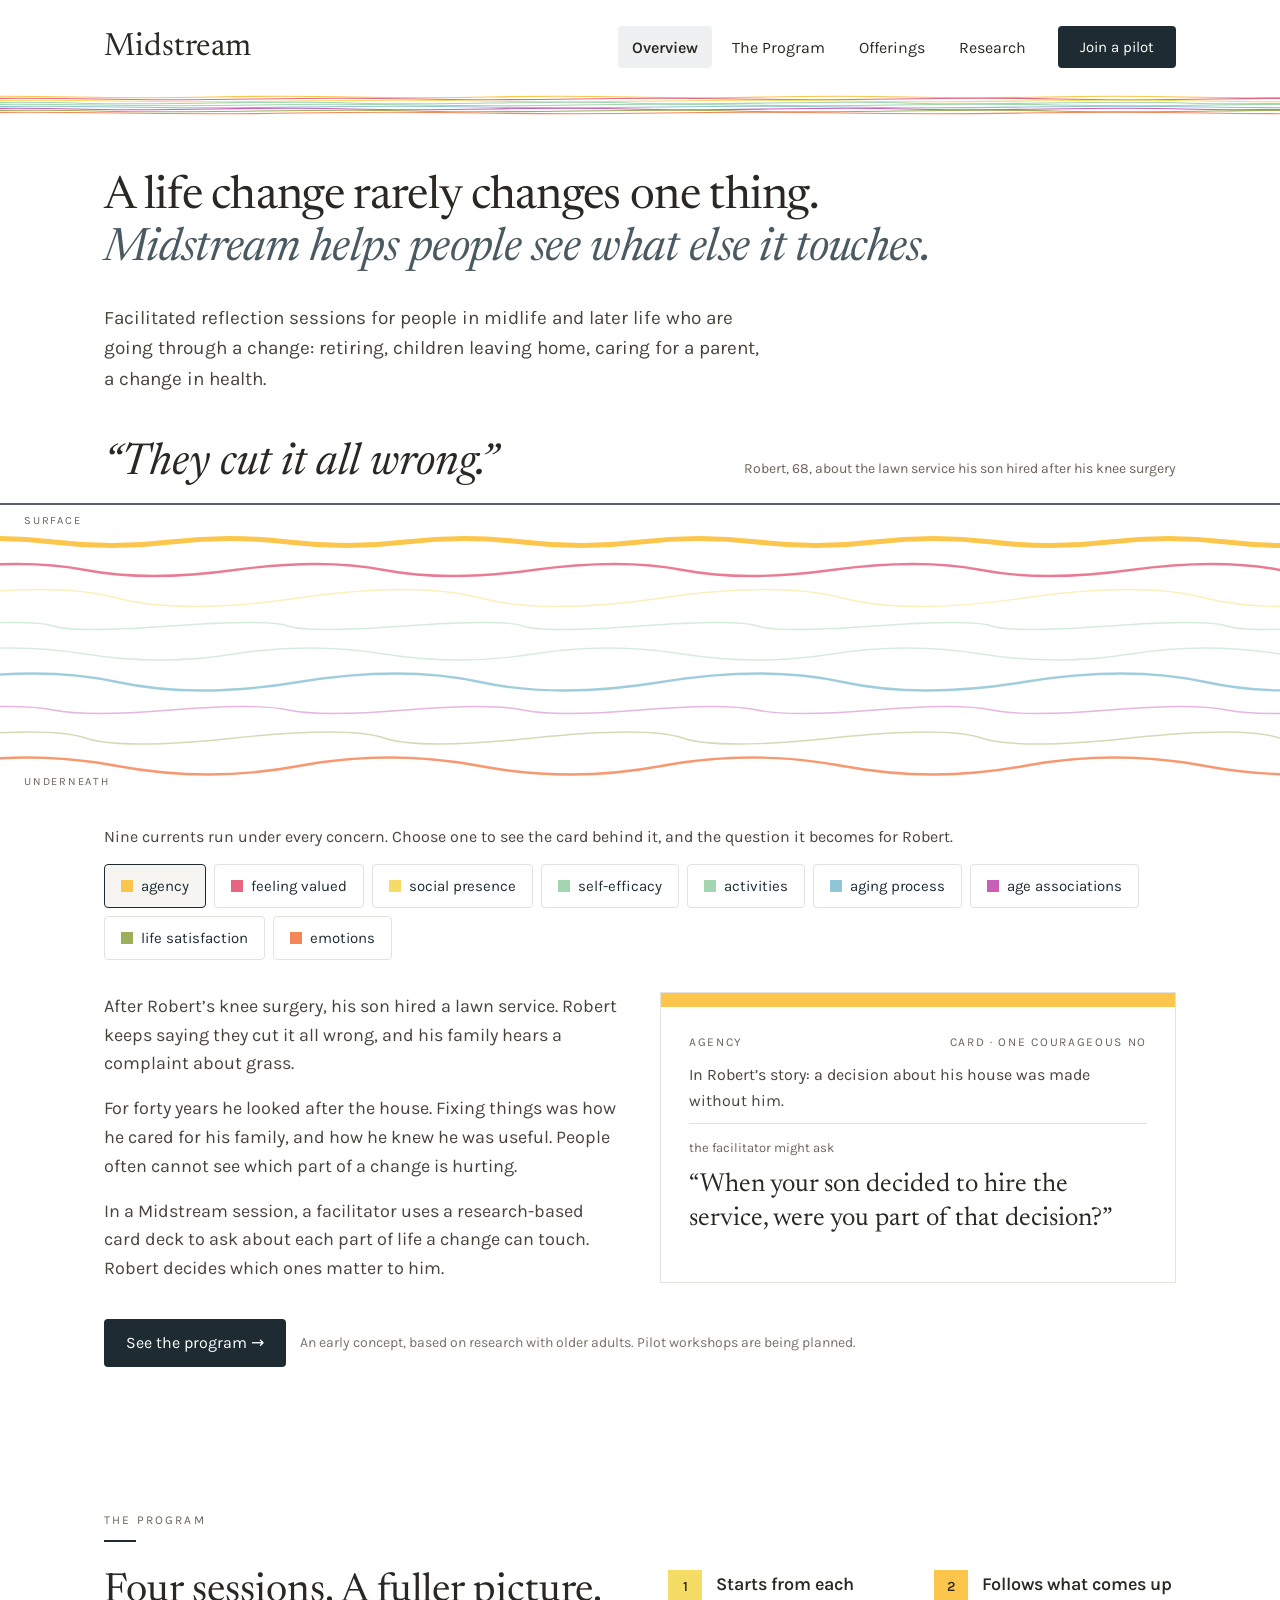
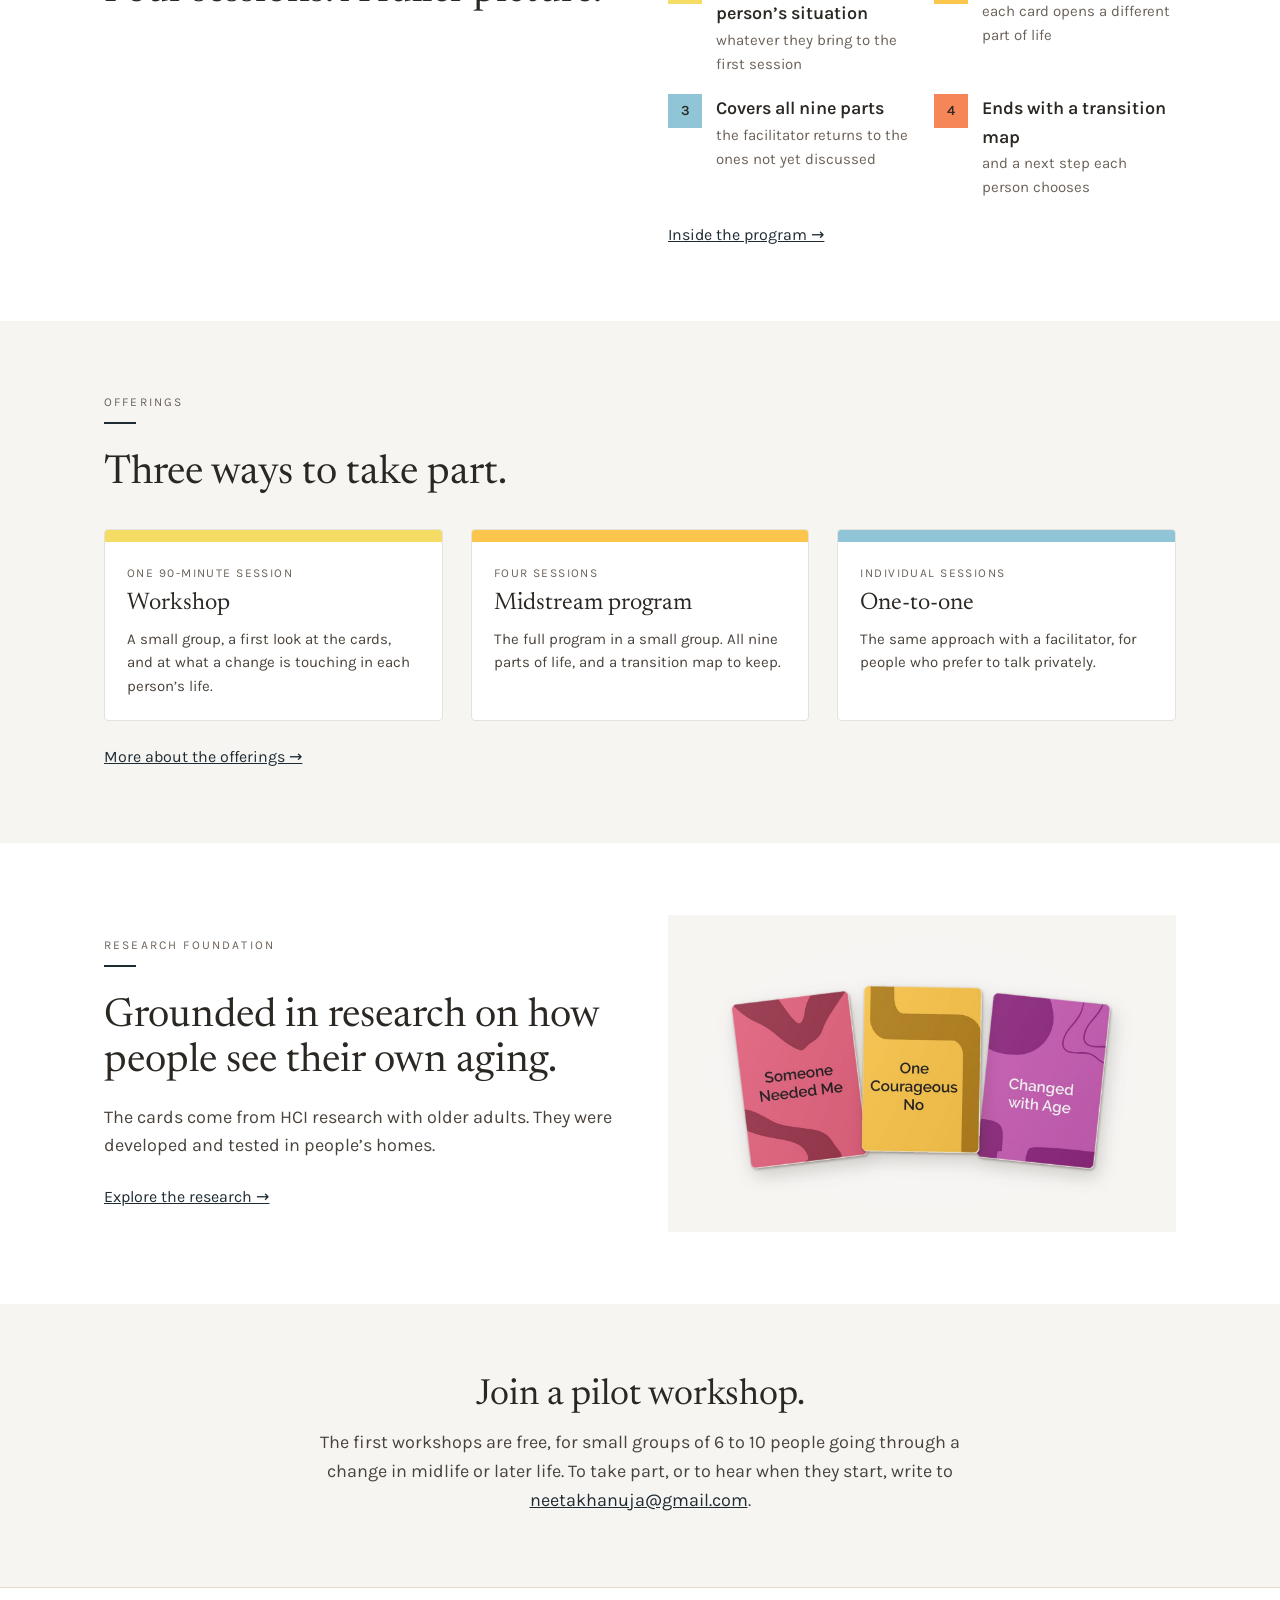
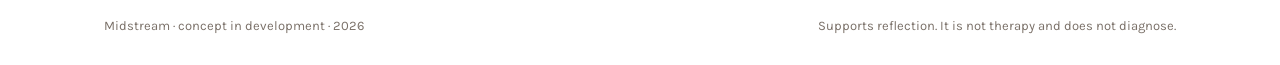
==== commit 56839150: "Add contact email to the pilot sign-up Co-Authored-By: Claude Opus 5.5 <noreply@anthropic.com> Claud" ====
--- a/index.html
+++ b/index.html
@@ -107,7 +107,7 @@
   <section id="join" class="tinted">
     <div style="max-width: 720px; margin: 0 auto; padding: 72px 24px; text-align: center">
       <h2 style="font-size: 36px; margin-bottom: 12px">Join a pilot workshop.</h2>
-      <p class="body" style="margin: 0">The first workshops are free, for small groups of 6 to 10 people going through a change in midlife or later life. To take part, or to hear when they start, write to [CONTACT EMAIL].</p>
+      <p class="body" style="margin: 0">The first workshops are free, for small groups of 6 to 10 people going through a change in midlife or later life. To take part, or to hear when they start, write to <a href="mailto:neetakhanuja@gmail.com">neetakhanuja@gmail.com</a>.</p>
     </div>
   </section>
 </div>
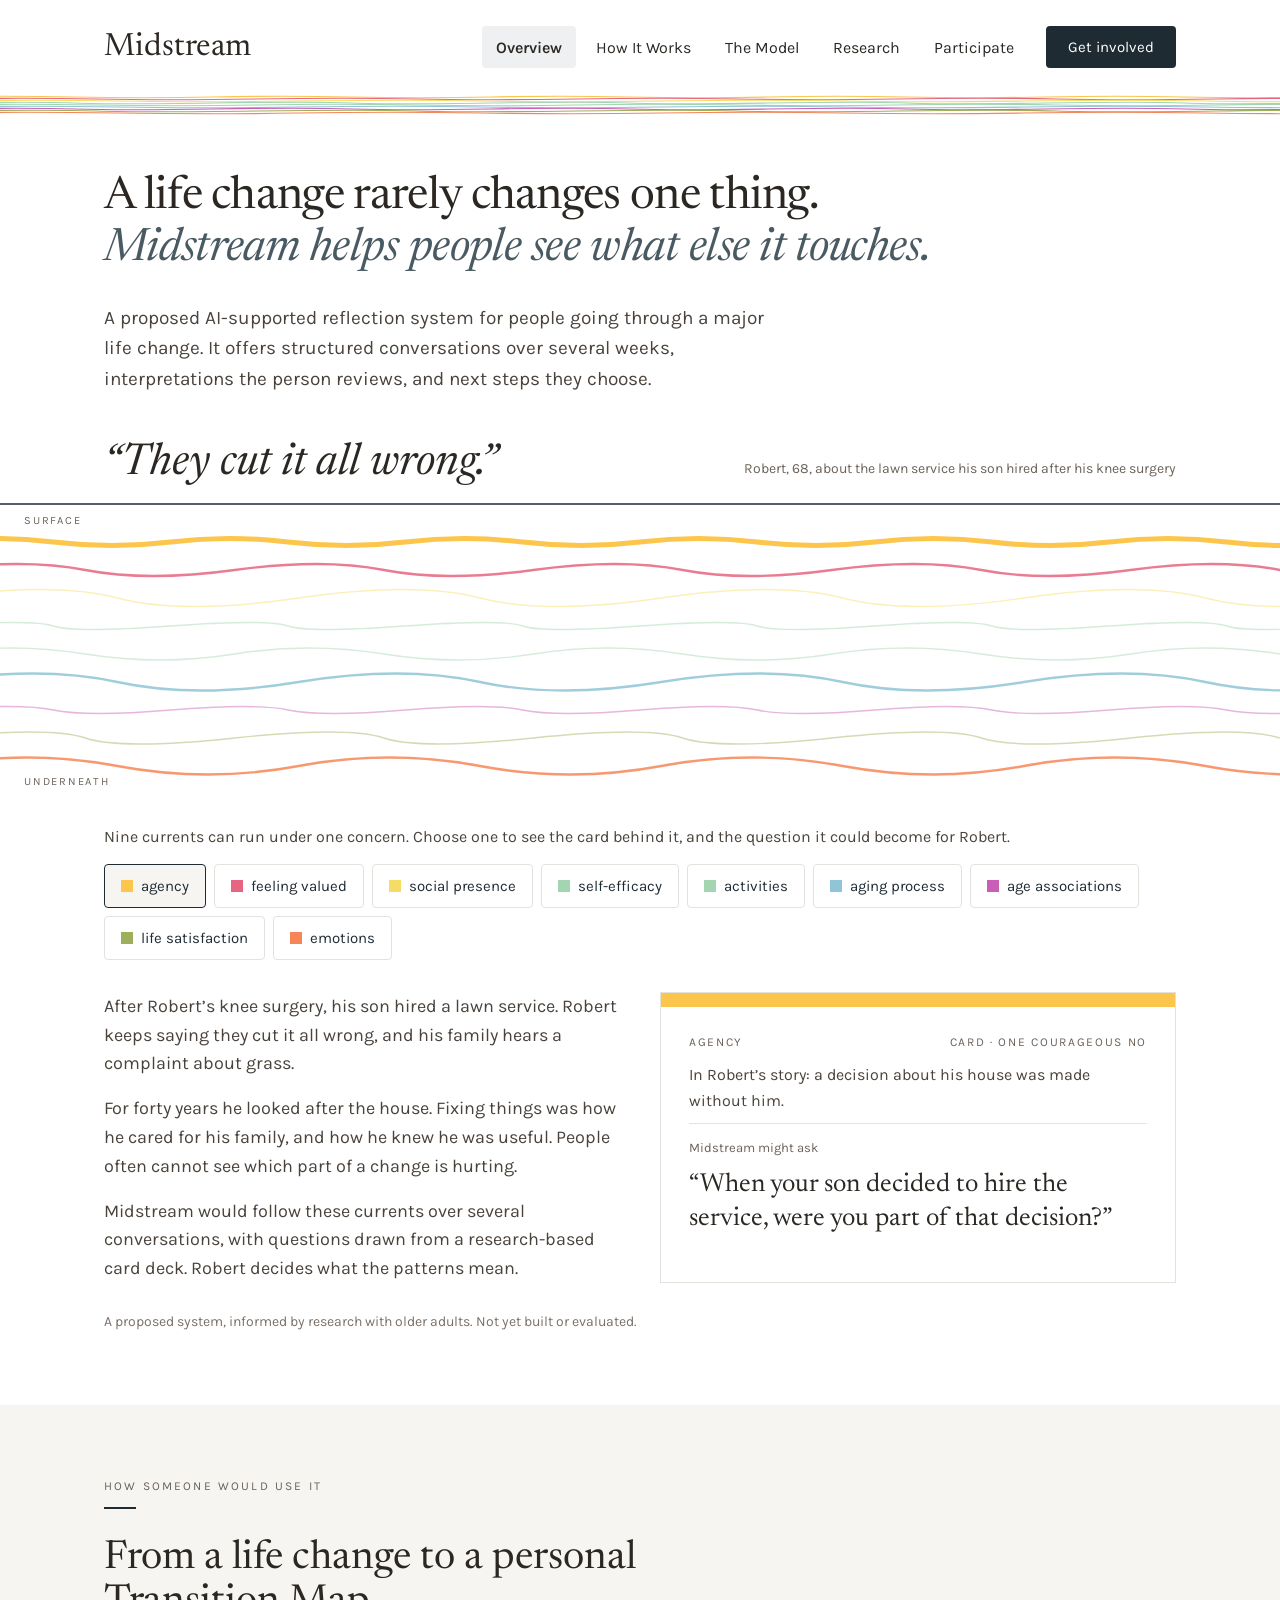
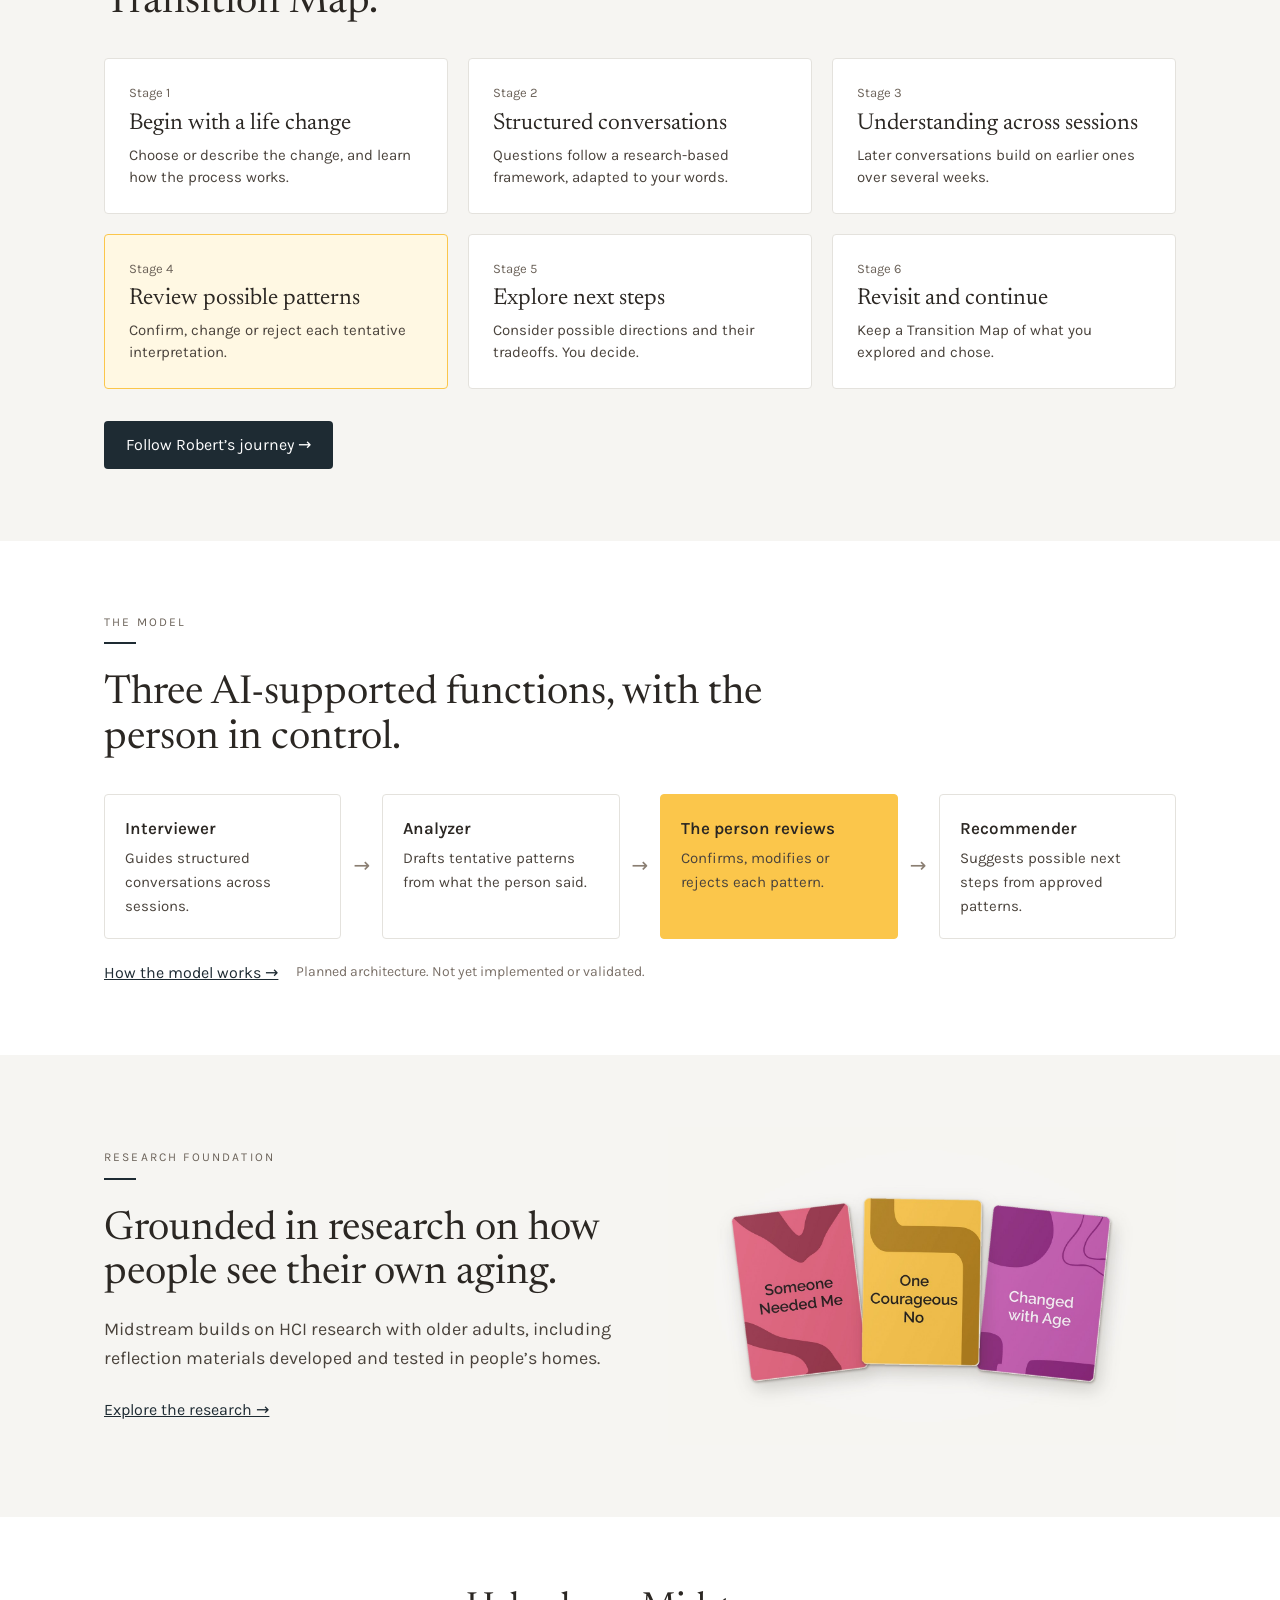
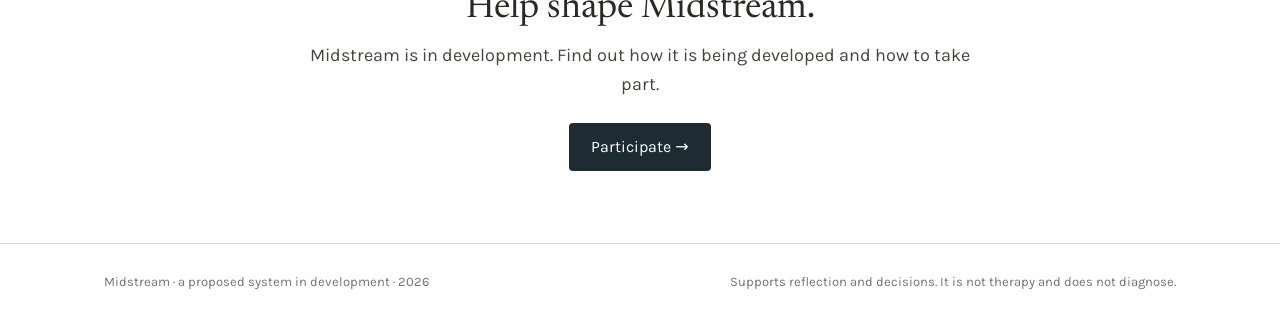
==== commit 21cae633: "Reposition Midstream as a proposed AI-supported reflection system New tabs: Overview, How It Works, " ====
--- a/index.html
+++ b/index.html
@@ -4,11 +4,11 @@
 <meta charset="utf-8">
 <meta name="viewport" content="width=device-width, initial-scale=1">
 <title>Midstream — making sense of life transitions</title>
-<meta name="description" content="Midstream offers facilitated reflection sessions for people in midlife and later life who are going through a change, using a research-based card deck.">
+<meta name="description" content="Midstream is a proposed AI-supported reflection system for people going through a major life change: structured conversations over several weeks, interpretations the person reviews, and next steps they choose.">
 <link rel="preconnect" href="https://fonts.googleapis.com">
 <link rel="preconnect" href="https://fonts.gstatic.com" crossorigin>
 <link href="https://fonts.googleapis.com/css2?family=Newsreader:ital,opsz,wght@0,6..72,400;0,6..72,500;1,6..72,400&family=Karla:wght@400;500;600&display=swap" rel="stylesheet">
-<link rel="stylesheet" href="styles.css?v=7">
+<link rel="stylesheet" href="styles.css?v=9">
 </head>
 <body>
 
@@ -16,10 +16,11 @@
   <button type="button" class="brand" data-go="overview">Midstream</button>
   <nav class="tabs" aria-label="Main">
     <button type="button" data-go="overview">Overview</button>
-    <button type="button" data-go="program">The Program</button>
-    <button type="button" data-go="offerings">Offerings</button>
+    <button type="button" data-go="how">How It Works</button>
+    <button type="button" data-go="model">The Model</button>
     <button type="button" data-go="research">Research</button>
-    <a class="btn" href="#join" data-go="overview" data-scroll="join">Join a pilot</a>
+    <button type="button" data-go="participate">Participate</button>
+    <a class="btn" href="#participate" data-go="participate" data-scroll="contact">Get involved</a>
   </nav>
 </header>
 <svg class="band" id="band" aria-hidden="true" viewBox="0 0 1200 22" preserveAspectRatio="none"></svg>
@@ -30,7 +31,7 @@
 <div class="tab" id="tab-overview">
   <section class="wrap" style="padding-top: 56px; padding-bottom: 24px">
     <h1 style="max-width: 900px">A life change rarely changes one thing.<br><em style="color: #4A5A62">Midstream helps people see what else it touches.</em></h1>
-    <p class="lead" style="margin: 28px 0 0; max-width: 660px">Facilitated reflection sessions for people in midlife and later life who are going through a change: retiring, children leaving home, caring for a parent, a change in health.</p>
+    <p class="lead" style="margin: 28px 0 0; max-width: 660px">A proposed AI-supported reflection system for people going through a major life change. It offers structured conversations over several weeks, interpretations the person reviews, and next steps they choose.</p>
   </section>
 
   <section aria-label="Robert's complaint and the nine currents underneath it" style="padding-top: 24px">
@@ -45,176 +46,252 @@
     </div>
 
     <div class="wrap" style="padding-top: 28px; padding-bottom: 72px">
-      <p style="margin: 0 0 14px; font-size: 16px" class="body">Nine currents run under every concern. Choose one to see the card behind it, and the question it becomes for Robert.</p>
+      <p style="margin: 0 0 14px; font-size: 16px" class="body">Nine currents can run under one concern. Choose one to see the card behind it, and the question it could become for Robert.</p>
       <div class="chips" id="chips"></div>
       <div class="split" style="align-items: stretch; gap: 40px">
         <div class="body">
           <p style="margin: 0 0 16px">After Robert’s knee surgery, his son hired a lawn service. Robert keeps saying they cut it all wrong, and his family hears a complaint about grass.</p>
           <p style="margin: 0 0 16px">For forty years he looked after the house. Fixing things was how he cared for his family, and how he knew he was useful. People often cannot see which part of a change is hurting.</p>
-          <p style="margin: 0">In a Midstream session, a facilitator uses a research-based card deck to ask about each part of life a change can touch. Robert decides which ones matter to him.</p>
+          <p style="margin: 0">Midstream would follow these currents over several conversations, with questions drawn from a research-based card deck. Robert decides what the patterns mean.</p>
         </div>
         <div class="panel" aria-live="polite">
           <div class="bandtop" id="sel-band"></div>
           <div class="in">
             <div class="head"><span id="sel-name"></span><span id="sel-card"></span></div>
             <div id="sel-robert" style="font-size: 16px" class="body"></div>
-            <div class="small" style="border-top: 1px solid var(--line); padding-top: 14px">the facilitator might ask</div>
+            <div class="small" style="border-top: 1px solid var(--line); padding-top: 14px">Midstream might ask</div>
             <div class="q" id="sel-q"></div>
           </div>
         </div>
       </div>
-      <div style="margin-top: 36px; display: flex; flex-wrap: wrap; gap: 14px; align-items: center">
-        <button type="button" class="btn" data-go="program">See the program →</button>
-        <span class="note">An early concept, based on research with older adults. Pilot workshops are being planned.</span>
-      </div>
+      <p class="note" style="margin: 28px 0 0">A proposed system, informed by research with older adults. Not yet built or evaluated.</p>
+    </div>
+  </section>
+
+  <section class="section tinted">
+    <div class="wrap">
+      <p class="label">How someone would use it</p><div class="rule"></div>
+      <h2 style="margin-bottom: 32px; max-width: 680px">From a life change to a personal Transition Map.</h2>
+      <div class="g3" style="gap: 20px" id="journey-preview"></div>
+      <button type="button" class="btn" data-go="how" style="margin-top: 32px">Follow Robert’s journey →</button>
     </div>
   </section>
 
   <section class="section">
     <div class="wrap">
-      <p class="label">The program</p><div class="rule"></div>
-      <div class="split" style="align-items: start">
-        <h2>Four sessions. A fuller picture.</h2>
-        <div>
-          <div class="g2" style="gap: 18px 24px" id="week-preview"></div>
-          <button type="button" class="textlink" data-go="program" style="margin-top: 26px">Inside the program →</button>
-        </div>
-      </div>
-    </div>
-  </section>
-
-  <section class="section tinted">
-    <div class="wrap">
-      <p class="label">Offerings</p><div class="rule"></div>
-      <h2 style="margin-bottom: 32px; max-width: 620px">Three ways to take part.</h2>
-      <div class="g3" id="offer-preview"></div>
-      <button type="button" class="textlink" data-go="offerings" style="margin-top: 26px">More about the offerings →</button>
-    </div>
-  </section>
-
-  <section class="section">
+      <p class="label">The model</p><div class="rule"></div>
+      <h2 style="margin-bottom: 32px; max-width: 680px">Three AI-supported functions, with the person in control.</h2>
+      <div class="flow" id="flow"></div>
+      <div style="margin-top: 22px; display: flex; flex-wrap: wrap; gap: 18px; align-items: center">
+        <button type="button" class="textlink" data-go="model">How the model works →</button>
+        <span class="note">Planned architecture. Not yet implemented or validated.</span>
+      </div>
+    </div>
+  </section>
+
+  <section class="section tinted">
     <div class="wrap split">
       <div>
         <p class="label">Research foundation</p><div class="rule"></div>
         <h2 style="margin-bottom: 18px">Grounded in research on how people see their own aging.</h2>
-        <p class="body" style="margin: 0 0 22px">The cards come from HCI research with older adults. They were developed and tested in people’s homes.</p>
+        <p class="body" style="margin: 0 0 22px">Midstream builds on HCI research with older adults, including reflection materials developed and tested in people’s homes.</p>
         <button type="button" class="textlink" data-go="research">Explore the research →</button>
       </div>
       <img src="images/three-cards.jpg" alt="Three Midstream reflection cards: Someone Needed Me, One Courageous No, Changed with Age" style="display: block; width: 100%; height: auto">
     </div>
   </section>
 
-  <section id="join" class="tinted">
+  <section>
     <div style="max-width: 720px; margin: 0 auto; padding: 72px 24px; text-align: center">
-      <h2 style="font-size: 36px; margin-bottom: 12px">Join a pilot workshop.</h2>
-      <p class="body" style="margin: 0">The first workshops are free, for small groups of 6 to 10 people going through a change in midlife or later life. To take part, or to hear when they start, write to <a href="mailto:neetakhanuja@gmail.com">neetakhanuja@gmail.com</a>.</p>
+      <h2 style="font-size: 36px; margin-bottom: 12px">Help shape Midstream.</h2>
+      <p class="body" style="margin: 0 0 24px">Midstream is in development. Find out how it is being developed and how to take part.</p>
+      <button type="button" class="btn" data-go="participate">Participate →</button>
     </div>
   </section>
 </div>
 
-<!-- PROGRAM -->
-<div class="tab" id="tab-program" hidden>
+<!-- HOW IT WORKS -->
+<div class="tab" id="tab-how" hidden>
+  <section class="wrap" style="padding-top: 48px; padding-bottom: 40px">
+    <p class="label">How it works</p><div class="rule"></div>
+    <h1 style="font-size: clamp(36px, 5vw, 50px); max-width: 780px; margin-bottom: 18px">From a life change to a Transition Map.</h1>
+    <p class="lead" style="margin: 0; max-width: 700px">A person describes the change they are going through. Over an illustrative four-week program, structured conversations explore how it touches different parts of their life. Only then does Midstream offer tentative patterns, which the person reviews, and possible next steps.</p>
+  </section>
+
+  <section class="wrap" style="padding-bottom: 72px">
+    <p class="label" style="margin-bottom: 14px">Scripted demonstration · following Robert</p>
+    <div class="journey-steps" role="tablist" aria-label="Stages of Robert's journey" id="journey-steps"></div>
+
+    <div class="stage" id="stage-1" role="tabpanel">
+      <div class="split" style="align-items: start; gap: 48px">
+        <div>
+          <h2 style="margin-bottom: 18px">1 · Begin with a life change</h2>
+          <p class="body" style="margin: 0 0 14px">Robert opens Midstream and chooses the change he is going through.</p>
+          <div class="chips" style="margin-bottom: 22px" id="transition-chips"></div>
+          <div class="small" style="margin-bottom: 6px">In his own words</div>
+          <p class="serif" style="margin: 0; font-size: 22px; line-height: 1.45">“My son hired a lawn service while I was recovering. They cut it all wrong, and nobody listens when I say so.”</p>
+        </div>
+        <div class="box" style="padding: 28px">
+          <div class="small" style="margin-bottom: 10px">Before the first conversation, Midstream explains</div>
+          <ul class="body" style="margin: 0; padding-left: 20px; display: flex; flex-direction: column; gap: 8px">
+            <li>The program: in this example, four weekly conversations.</li>
+            <li>What is saved between sessions, and that he can delete it.</li>
+            <li>That interpretations come later, and he reviews each one.</li>
+            <li>Its limits: Midstream is not therapy, does not diagnose, and points to human help when a concern is serious.</li>
+          </ul>
+        </div>
+      </div>
+    </div>
+
+    <div class="stage" id="stage-2" role="tabpanel" hidden>
+      <div class="split" style="align-items: start; gap: 48px">
+        <div>
+          <h2 style="margin-bottom: 18px">2 · Structured conversations</h2>
+          <div class="convo" id="convo"></div>
+          <p class="note" style="margin: 14px 0 0">One excerpt from one conversation. The questions are illustrative, informed by feeling valued, agency and self-efficacy. The system would use approved card prompts and Robert’s earlier answers. It does not form an interpretation after a few questions.</p>
+        </div>
+        <div class="box" style="padding: 28px">
+          <div class="small" style="margin-bottom: 10px">How the conversation is structured</div>
+          <ul class="body" style="margin: 0; padding-left: 20px; display: flex; flex-direction: column; gap: 8px">
+            <li>It starts from Robert’s own account.</li>
+            <li>Each question comes from a domain in the framework and is adapted to what he has said.</li>
+            <li>The system tracks which domains have been explored.</li>
+            <li>Not every domain will be relevant to every person.</li>
+          </ul>
+        </div>
+      </div>
+    </div>
+
+    <div class="stage" id="stage-3" role="tabpanel" hidden>
+      <h2 style="margin-bottom: 18px">3 · Understanding across sessions</h2>
+      <div style="overflow-x: auto">
+        <table class="grid" id="grid">
+          <thead><tr><th scope="col"></th><th scope="col">Session 1</th><th scope="col">Session 2</th><th scope="col">Session 3</th><th scope="col">Session 4</th></tr></thead>
+          <tbody></tbody>
+        </table>
+      </div>
+      <div class="small" style="margin-top: 14px; display: flex; flex-wrap: wrap; gap: 18px; align-items: center">
+        <span><span class="mark" style="background: #8A7E72; border-color: #8A7E72"></span> explored</span>
+        <span><span class="mark" style="border-color: #8A7E72"></span> revisited</span>
+        <span><span class="mark def" style="border-color: #8A7E72"></span> deferred</span>
+        <span><span class="lessrel">×</span> marked less relevant by Robert</span>
+      </div>
+      <div class="small" style="margin: 36px 0 12px">Each session builds on the last</div>
+      <div class="g3" style="gap: 16px" id="continuity"></div>
+      <p class="note" style="margin: 18px 0 0">No interpretation or advice after each answer. With Robert’s consent, Midstream keeps a record across sessions.</p>
+    </div>
+
+    <div class="stage" id="stage-4" role="tabpanel" hidden>
+      <div class="review">
+        <p class="label" style="margin-bottom: 6px">Robert reviews</p>
+        <h2 style="margin-bottom: 18px">4 · Review possible patterns</h2>
+        <div class="box" style="padding: 28px; margin-bottom: 24px">
+          <div class="small" style="margin-bottom: 8px">Midstream’s tentative observation</div>
+          <p class="serif" style="margin: 0; font-size: 23px; line-height: 1.45">“You have described changes in how decisions are made at home and fewer opportunities to contribute through activities that have been important to you. Do these observations reflect your experience?”</p>
+        </div>
+        <div class="g2" style="margin-bottom: 24px">
+          <div>
+            <div class="small" style="margin-bottom: 10px">What Robert said</div>
+            <div style="display: flex; flex-direction: column; gap: 10px" id="said"></div>
+          </div>
+          <div>
+            <div class="small" style="margin-bottom: 10px">What Midstream is inferring</div>
+            <div style="display: flex; flex-direction: column; gap: 10px" id="inferred"></div>
+          </div>
+        </div>
+        <div style="display: flex; flex-wrap: wrap; gap: 10px; align-items: center" id="decide"></div>
+        <p class="body" style="margin: 16px 0 0; min-height: 28px" id="decide-result" aria-live="polite"></p>
+        <p class="note" style="margin: 8px 0 0">Interpretations are tentative. They are not psychological facts, and nothing is recommended until Robert has reviewed them.</p>
+      </div>
+    </div>
+
+    <div class="stage" id="stage-5" role="tabpanel" hidden>
+      <h2 style="margin-bottom: 18px">5 · Explore possible next steps</h2>
+      <p class="body" style="margin: 0 0 24px; max-width: 700px">Working only from the patterns Robert approved, Midstream suggests some directions, each with its tradeoffs. Robert chooses one, or decides to wait.</p>
+      <div class="g3" id="options"></div>
+      <p class="note" style="margin: 18px 0 0">Possibilities, not prescriptions. The system supports the decision; Robert makes it.</p>
+    </div>
+
+    <div class="stage" id="stage-6" role="tabpanel" hidden>
+      <div class="split" style="align-items: start; gap: 48px">
+        <div>
+          <h2 style="margin-bottom: 18px">6 · Revisit and continue</h2>
+          <p class="body" style="margin: 0 0 16px">At the end of the program, Robert keeps a Transition Map with the dimensions explored, the themes he confirmed, what matters to him, and the next step he chose.</p>
+          <p class="body" style="margin: 0">An optional companion could later let him return to earlier reflections and update his priorities as his recovery goes on. This is a possible future feature.</p>
+        </div>
+        <div class="box" style="padding: 32px">
+          <div style="display: flex; justify-content: space-between; gap: 12px; flex-wrap: wrap; font-size: 12px; letter-spacing: 0.12em; color: var(--muted)"><span>TRANSITION MAP · EXAMPLE</span><span>Robert · after week 4</span></div>
+          <div class="serif" style="margin: 16px 0 20px; font-size: 27px; line-height: 1.2">Stepping back after knee surgery</div>
+          <div style="font-size: 12px; letter-spacing: 0.12em; color: var(--muted); margin-bottom: 10px">DIMENSIONS EXPLORED</div>
+          <div style="display: flex; flex-wrap: wrap; gap: 8px; margin-bottom: 22px" id="map-tags"></div>
+          <div style="border-top: 1px solid var(--line); padding-top: 14px; margin-bottom: 14px">
+            <div style="font-size: 12px; letter-spacing: 0.12em; color: var(--muted)">THEMES HE CONFIRMED</div>
+            <div class="serif" style="margin-top: 4px; font-size: 19px">Decisions about the house are made without him. He has fewer ways to contribute through things he values.</div>
+          </div>
+          <div style="border-top: 1px solid var(--line); padding-top: 14px; margin-bottom: 14px">
+            <div style="font-size: 12px; letter-spacing: 0.12em; color: var(--muted)">WHAT MATTERS TO HIM</div>
+            <div class="serif" style="margin-top: 4px; font-size: 19px">Being asked about the house, and still being useful to others.</div>
+          </div>
+          <div style="border-top: 1px solid var(--line); padding-top: 14px">
+            <div style="font-size: 12px; letter-spacing: 0.12em; color: var(--muted)">NEXT STEP HE CHOSE</div>
+            <div class="serif" style="margin-top: 4px; font-size: 19px">Talk with his son about which household decisions he wants to stay involved in.</div>
+          </div>
+        </div>
+      </div>
+    </div>
+
+    <div style="margin-top: 36px; display: flex; flex-wrap: wrap; gap: 12px; align-items: center">
+      <button type="button" class="chip" id="stage-prev">← Previous</button>
+      <button type="button" class="btn" id="stage-next">Next stage →</button>
+      <span class="note" style="margin-left: 8px">Scripted demonstration. Robert is fictional, and the conversation is illustrative.</span>
+    </div>
+  </section>
+
+  <section class="section tinted">
+    <div class="wrap split" style="align-items: start">
+      <div>
+        <p class="label">The program</p><div class="rule"></div>
+        <h2>Four conversations. A fuller picture.</h2>
+      </div>
+      <div>
+        <div class="g2" style="gap: 18px 24px" id="week-preview"></div>
+        <button type="button" class="textlink" data-go="model" style="margin-top: 26px">Next: the model →</button>
+      </div>
+    </div>
+  </section>
+</div>
+
+<!-- MODEL -->
+<div class="tab" id="tab-model" hidden>
   <section class="wrap" style="padding-top: 48px; padding-bottom: 56px">
-    <p class="label">The program</p><div class="rule"></div>
-    <h1 style="font-size: clamp(36px, 5vw, 50px); max-width: 760px; margin-bottom: 18px">Four sessions to explore what is changing.</h1>
-    <p class="lead" style="margin: 0; max-width: 680px">A small group meets four times with a facilitator. Each person starts from their own situation. The facilitator uses the cards to follow what comes up, keeps track of which parts of life have been discussed, and turns to the others in later sessions. By the fourth session, all nine have been touched.</p>
-  </section>
-  <section class="wrap" style="padding-bottom: 72px">
-    <p class="label" style="margin-bottom: 16px">One possible path · following Robert</p>
-    <div style="overflow-x: auto">
-      <table class="grid" id="grid">
-        <thead><tr><th scope="col"></th><th scope="col">Session 1</th><th scope="col">Session 2</th><th scope="col">Session 3</th><th scope="col">Session 4</th></tr></thead>
-        <tbody></tbody>
-      </table>
-    </div>
-    <div class="small" style="margin-top: 14px; display: flex; flex-wrap: wrap; gap: 18px; align-items: center">
-      <span><span class="mark first" style="background: #8A7E72; border-color: #8A7E72"></span> first comes up</span>
-      <span><span class="mark" style="border-color: #8A7E72"></span> comes back</span>
-    </div>
-    <p class="body" style="margin: 20px 0 0; max-width: 760px">Robert talks about the same concern in every session: the lawn service, and how it makes him feel. Each session follows his words into different parts of his life, and some parts come back more than once. Another person’s grid would fill in a different order.</p>
-  </section>
-
-  <section class="section tinted">
-    <div class="wrap">
-      <p class="label">Inside a session</p><div class="rule"></div>
-      <div class="split" style="align-items: start; gap: 56px">
-        <div>
-          <h2 style="margin-bottom: 28px">A card, a question, the group, a next step.</h2>
-          <div style="display: flex; flex-direction: column; gap: 18px" id="session-steps"></div>
-        </div>
-        <div class="box" style="padding: 28px; display: flex; flex-direction: column; gap: 12px">
-          <img src="images/someone-needed-me.png" alt="Someone Needed Me card" style="display: block; width: 220px; max-width: 100%; height: auto; margin: -12px auto -6px">
-          <div class="small">Robert · session 1 · feeling valued</div>
-          <div class="serif" style="font-size: 22px; line-height: 1.4">“Before the surgery, who looked after the lawn? What did it mean to you to be the one doing it?”</div>
-          <div class="body" style="font-size: 16px">Robert answers about his forty years of looking after the house. Another member of the group asks where people used to stop him for advice, and the next card follows from there.</div>
-          <p class="note" style="margin: 4px 0 0; font-size: 13px">Illustrative example, not a participant’s account.</p>
-        </div>
-      </div>
+    <p class="label">The model</p><div class="rule"></div>
+    <h1 style="font-size: clamp(36px, 5vw, 50px); max-width: 780px; margin-bottom: 18px">Three AI-supported functions, with the person in control.</h1>
+    <p class="lead" style="margin: 0 0 14px; max-width: 700px">Midstream combines a research-derived framework with three proposed functions. The person reviews every interpretation before anything is recommended.</p>
+    <p class="note" style="margin: 0">Planned architecture. None of the functions has been implemented or validated.</p>
+  </section>
+
+  <section class="section tinted">
+    <div class="wrap">
+      <p class="label">The workflow</p><div class="rule"></div>
+      <h2 style="margin-bottom: 32px; max-width: 680px">Interviewer, Analyzer, the person’s review, Recommender.</h2>
+      <div class="g4" id="agents"></div>
     </div>
   </section>
 
   <section class="section">
-    <div class="wrap split" style="align-items: start">
-      <div>
-        <p class="label">What each person keeps</p><div class="rule"></div>
-        <h2 style="margin-bottom: 18px">A transition map they can revise.</h2>
-        <p class="body" style="margin: 0">In the last session, each person fills in a transition map: the parts of life the change touched, what they noticed, and a next step they chose. They can share it with someone they trust.</p>
-      </div>
-      <div class="box" style="padding: 32px">
-        <div style="display: flex; justify-content: space-between; gap: 12px; flex-wrap: wrap; font-size: 12px; letter-spacing: 0.12em; color: var(--muted)"><span>TRANSITION MAP · EXAMPLE</span><span>Robert · after session 4</span></div>
-        <div class="serif" style="margin: 16px 0 20px; font-size: 27px; line-height: 1.2">Stepping back after knee surgery</div>
-        <div style="font-size: 12px; letter-spacing: 0.12em; color: var(--muted); margin-bottom: 10px">PARTS OF LIFE THIS TOUCHED</div>
-        <div style="display: flex; flex-wrap: wrap; gap: 8px; margin-bottom: 22px" id="map-tags"></div>
-        <div style="border-top: 1px solid var(--line); padding-top: 14px; margin-bottom: 14px">
-          <div style="font-size: 12px; letter-spacing: 0.12em; color: var(--muted)">WHAT HE NOTICED</div>
-          <div class="serif" style="margin-top: 4px; font-size: 19px">Decisions about the house were made without him, and being useful to others still matters to him.</div>
-        </div>
-        <div style="border-top: 1px solid var(--line); padding-top: 14px">
-          <div style="font-size: 12px; letter-spacing: 0.12em; color: var(--muted)">NEXT STEP HE CHOSE</div>
-          <div class="serif" style="margin-top: 4px; font-size: 19px">Ask his son to plan the garden with him for next spring.</div>
-        </div>
-      </div>
-    </div>
-    <div class="wrap" style="margin-top: 48px"><button type="button" class="textlink" data-go="offerings">Next: ways to take part →</button></div>
-  </section>
-</div>
-
-<!-- OFFERINGS -->
-<div class="tab" id="tab-offerings" hidden>
-  <section class="wrap" style="padding-top: 48px; padding-bottom: 56px">
-    <p class="label">Offerings</p><div class="rule"></div>
-    <h1 style="font-size: clamp(36px, 5vw, 50px); max-width: 760px; margin-bottom: 18px">Three ways to take part.</h1>
-    <p class="lead" style="margin: 0; max-width: 680px">All three use the same card deck and the same approach. They can run in person or online, for individuals or through organizations.</p>
-  </section>
-  <section class="wrap" style="padding-bottom: 72px">
-    <div class="g3" id="offerings"></div>
-    <p class="note" style="margin: 18px 0 0">Pilot workshops are free. Prices will be set after the pilot.</p>
-  </section>
-
-  <section class="section tinted">
-    <div class="wrap split" style="align-items: start">
-      <div>
-        <p class="label">Who it is for</p><div class="rule"></div>
-        <h2 style="margin-bottom: 18px">People in the middle of a change.</h2>
-        <p class="body" style="margin: 0">Midstream is for adults in midlife and later life who are going through a transition and want to understand what it is changing. Groups are small, so everyone has time to speak.</p>
-      </div>
-      <div>
-        <p class="label">Where technology fits</p><div class="rule"></div>
-        <h2 style="margin-bottom: 18px">People run the sessions.</h2>
-        <p class="body" style="margin: 0">Digital tools, such as a digital version of the cards, may support the sessions later. The sessions themselves are led by a facilitator.</p>
-      </div>
-    </div>
-  </section>
-
-  <section class="section">
+    <div class="wrap">
+      <p class="label">What the design depends on</p><div class="rule"></div>
+      <h2 style="margin-bottom: 32px; max-width: 680px">Structure, context, uncertainty and agency.</h2>
+      <div class="rows" id="principles"></div>
+    </div>
+  </section>
+
+  <section class="section tinted">
     <div class="wrap">
       <p class="label">Our commitments</p><div class="rule"></div>
       <h2 style="margin-bottom: 28px">What Midstream will not do.</h2>
       <div class="g3" style="gap: 16px 28px" id="commitments"></div>
-      <div style="margin-top: 48px; display: flex; flex-wrap: wrap; gap: 20px; align-items: center">
-        <a class="btn" href="#join" data-go="overview" data-scroll="join">Join a pilot workshop</a>
-        <button type="button" class="textlink" data-go="research">Next: the research →</button>
-      </div>
+      <div style="margin-top: 48px"><button type="button" class="textlink" data-go="research">Next: the research →</button></div>
     </div>
   </section>
 </div>
@@ -226,7 +303,7 @@
       <p class="label">Research</p><div class="rule"></div>
       <h1 style="font-size: clamp(36px, 5vw, 50px); margin-bottom: 18px">Nine parts of how we see ourselves aging.</h1>
       <p class="lead" style="margin: 0 0 16px">How people see their own aging is linked to their physical, emotional and cognitive wellbeing in later life. These views take shape during transitions: leaving work, an emptier home, caring for a parent, a change in health.</p>
-      <p class="body" style="margin: 0">Research on self-perceptions of aging describes nine aspects. Midstream sessions cover all nine, so the conversation reaches the parts of life a change touches, even when the person does not name them.</p>
+      <p class="body" style="margin: 0">Research on self-perceptions of aging describes nine aspects. Midstream uses them as the starting framework for its conversations, so a conversation can reach parts of life a concern touches, even when the person does not name them.</p>
     </div>
     <div style="border-top: 1px solid #E2D9CC" id="aspects"></div>
   </section>
@@ -237,8 +314,8 @@
       <div class="split">
         <div>
           <h2 style="margin-bottom: 18px">The cards guide the questions.</h2>
-          <p class="body" style="margin: 0 0 16px">Midstream uses a deck of reflection cards developed and tested in research with older adults. Each card belongs to one of the nine aspects.</p>
-          <p class="body" style="margin: 0">The facilitator uses a card to ask a question about each person’s own situation, starting from what they have already said.</p>
+          <p class="body" style="margin: 0 0 16px">Midstream builds on a deck of reflection cards developed and tested in research with older adults. Each card belongs to one of the nine aspects.</p>
+          <p class="body" style="margin: 0">The Interviewer would use a card’s prompt to write a question for the person, starting from what they have already said. This keeps the conversation structured.</p>
         </div>
         <img src="images/deck.jpg" alt="The Stories card deck with two cards drawn: Daily Meeting Place and It Gave Me Hope" style="display: block; width: 100%; height: auto">
       </div>
@@ -250,17 +327,80 @@
   <section class="section">
     <div class="wrap split" style="align-items: start">
       <div>
+        <p class="label">Culturally situated research</p><div class="rule"></div>
+        <h2 style="font-size: 36px; margin-bottom: 18px">Reflection materials tested in people’s homes.</h2>
+        <p class="body" style="margin: 0">The framework comes from research with older adults in urban India, where family roles and expectations shape how people see aging. In one study, all 24 participants returned a completed seven-day reflection booklet. How people describe these experiences differs across cultures, so the framework will need adaptation elsewhere.</p>
+      </div>
+      <div>
+        <p class="label">Publication</p><div class="rule"></div>
+        <p class="body" style="margin: 0; font-size: 16px">Khanuja, N., Nisi, V. and Forlizzi, J. Designing Aging Reflection Probes to Elicit Self-Perception of Aging (SPA) Beliefs of Older Adults in India. ACM DIS 2025. <a href="https://doi.org/10.1145/3715336.3735430">doi.org/10.1145/3715336.3735430</a></p>
+      </div>
+    </div>
+  </section>
+
+  <section class="section tinted">
+    <div class="wrap split" style="align-items: start">
+      <div>
         <p class="label">Limits</p><div class="rule"></div>
-        <h2 style="font-size: 36px; margin-bottom: 18px">What still needs testing.</h2>
-        <p class="body" style="margin: 0 0 16px">The nine aspects come from aging research. Whether the sessions help people, and whether they work for transitions outside later life, still needs testing. The pilot workshops are the first step.</p>
-        <p class="body" style="margin: 0">The aspects organize a conversation. They are not a clinical or diagnostic instrument.</p>
-      </div>
+        <h2 style="font-size: 36px; margin-bottom: 18px">Where the research ends and the product begins.</h2>
+      </div>
+      <div class="body">
+        <p style="margin: 0 0 16px">The nine aspects come from research on aging. That research informs Midstream, but it does not show that the complete model works across life transitions.</p>
+        <p style="margin: 0 0 16px">The framework, the three functions, and any claim about clarity or better decisions all still need testing.</p>
+        <p style="margin: 0">The aspects organize a conversation. They are not a clinical or diagnostic instrument.</p>
+      </div>
+    </div>
+    <p class="wrap body" style="margin-top: 56px">Developed by Neeta Khanuja, designer and HCI researcher · <a href="https://www.neetakhanuja.com">neetakhanuja.com</a></p>
+  </section>
+</div>
+
+<!-- PARTICIPATE -->
+<div class="tab" id="tab-participate" hidden>
+  <section class="wrap" style="padding-top: 48px; padding-bottom: 56px">
+    <p class="label">Participate</p><div class="rule"></div>
+    <h1 style="font-size: clamp(36px, 5vw, 50px); max-width: 760px; margin-bottom: 18px">Midstream is in development.</h1>
+    <p class="lead" style="margin: 0; max-width: 680px">We are developing the framework and the conversation design. No pilot has been run, and no AI service is available yet.</p>
+  </section>
+
+  <section class="section tinted">
+    <div class="wrap split" style="align-items: start">
       <div>
         <p class="label">The plan</p><div class="rule"></div>
-        <div style="display: flex; flex-direction: column; gap: 16px" id="roadmap"></div>
-      </div>
-    </div>
-    <p class="wrap body" style="margin-top: 56px">Developed by Neeta Khanuja, designer and HCI researcher · <a href="https://www.neetakhanuja.com">neetakhanuja.com</a></p>
+        <h2>From framework to evaluation.</h2>
+      </div>
+      <div style="display: flex; flex-direction: column; gap: 16px" id="roadmap"></div>
+    </div>
+  </section>
+
+  <section class="section">
+    <div class="wrap split" style="align-items: start">
+      <div>
+        <p class="label">Facilitated sessions</p><div class="rule"></div>
+        <h2 style="margin-bottom: 18px">Workshops as a research method.</h2>
+        <p class="body" style="margin: 0">Before anything is automated, human facilitators may enact parts of the workflow with small groups and individuals. These sessions are how Midstream is developed. They are not the product.</p>
+      </div>
+      <div class="rows" id="methods"></div>
+    </div>
+  </section>
+
+  <section class="section tinted">
+    <div class="wrap split" style="align-items: start">
+      <div>
+        <p class="label">A separate exploration</p><div class="rule"></div>
+        <h2 style="margin-bottom: 18px">Midstream Care.</h2>
+        <p class="body" style="margin: 0 0 22px">We are also exploring reflection and communication for people facing changes in health. This is a separate, early concept.</p>
+        <a class="textlink" href="care/">Read about Midstream Care →</a>
+      </div>
+      <p class="note" style="margin: 0">Midstream does not process clinical data, does not integrate with health systems, and does not yet have the privacy infrastructure required for healthcare use.</p>
+    </div>
+  </section>
+
+  <section id="contact">
+    <div style="max-width: 720px; margin: 0 auto; padding: 72px 24px; text-align: center">
+      <h2 style="font-size: 36px; margin-bottom: 12px">Get involved.</h2>
+      <p class="body" style="margin: 0 0 24px">If you are going through a life transition and would like to take part in future research sessions, or you are a researcher or potential collaborator, we would like to hear from you.</p>
+      <a class="btn" href="mailto:neetakhanuja@gmail.com">Write to neetakhanuja@gmail.com</a>
+    </div>
   </section>
 </div>
 
@@ -268,11 +408,11 @@
 
 <footer class="site">
   <div class="wrap">
-    <div>Midstream · concept in development · 2026</div>
-    <div>Supports reflection. It is not therapy and does not diagnose.</div>
+    <div>Midstream · a proposed system in development · 2026</div>
+    <div>Supports reflection and decisions. It is not therapy and does not diagnose.</div>
   </div>
 </footer>
 
-<script src="script.js?v=7"></script>
+<script src="script.js?v=9"></script>
 </body>
 </html>
--- a/styles.css
+++ b/styles.css
@@ -107,3 +107,16 @@
 .grid td:first-child { white-space: nowrap; }
 .grid .sw { display: inline-block; width: 12px; height: 12px; margin-right: 10px; vertical-align: -1px; }
 .mark { display: inline-block; width: 18px; height: 18px; border: 2px solid; border-radius: 50%; vertical-align: middle; }
+
+.journey-steps { display: flex; flex-wrap: wrap; gap: 8px; margin-bottom: 36px; }
+.journey-steps button { min-height: 44px; padding: 0 16px; border-radius: 4px; border: 1px solid var(--line); background: #FFF; color: var(--ink); font-size: 15px; }
+.journey-steps button.review-step { border-color: #FBC64B; }
+.journey-steps button[aria-selected="true"] { background: var(--ink); border-color: var(--ink); color: #FFF; }
+.stage[hidden] { display: none; }
+.review { background: #FFF8E3; border-left: 6px solid #FBC64B; padding: 32px; }
+.said { background: #FFF; border-left: 4px solid #8A7E72; padding: 10px 14px; }
+.inferred { background: #FFF; border: 1px dashed #B9AC9C; padding: 10px 14px; }
+.mark.def { border-style: dashed; }
+.lessrel { display: inline-block; width: 18px; text-align: center; color: #8A7E72; font-weight: 600; }
+.chip:disabled { opacity: 0.4; cursor: default; }
+#journey-preview .box.hl { background: #FFF8E3; border-color: #FBC64B; }
